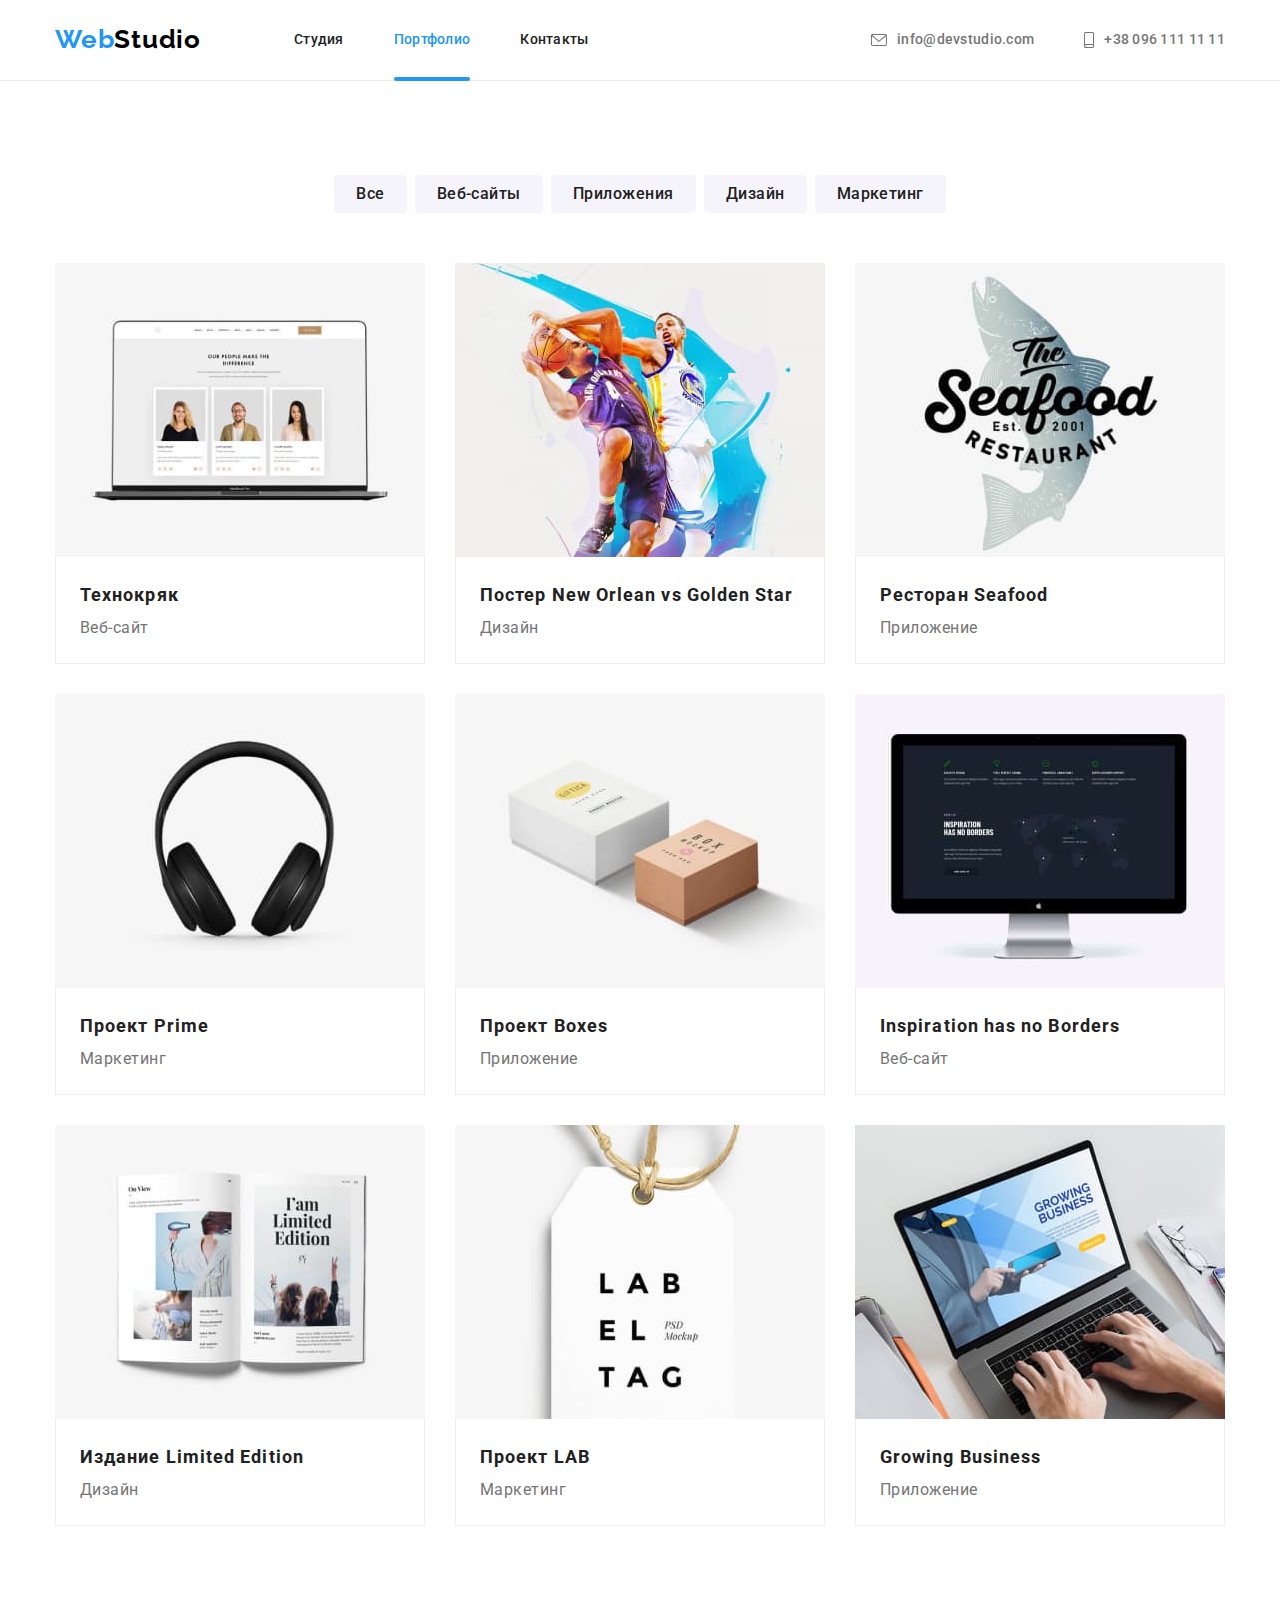
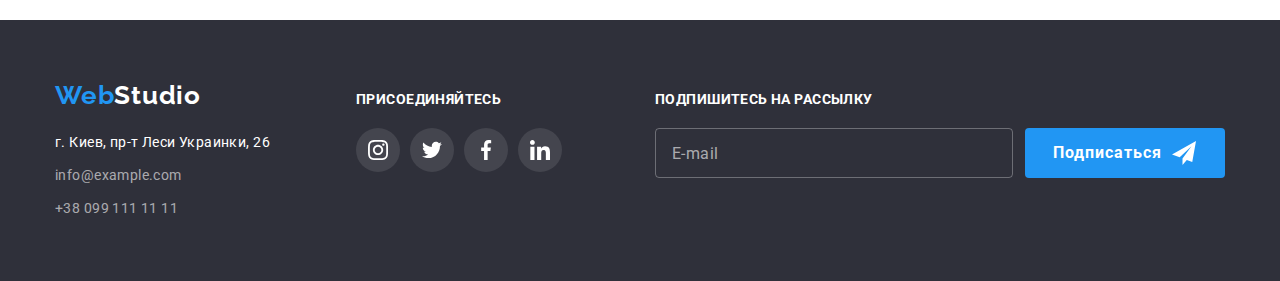
==== portfolio.html @ cc52bad6 "copied files from hw7" ====
<!DOCTYPE html>
<html lang="ru">
  <head>
    <meta charset="UTF-8" />
    <meta http-equiv="X-UA-Compatible" content="IE=edge" />
    <meta name="viewport" content="width=device-width, initial-scale=1.0" />
    <title>Портфолио</title>
    <link rel="preconnect" href="https://fonts.googleapis.com" />
    <link rel="preconnect" href="https://fonts.gstatic.com" crossorigin />
    <link
      href="https://fonts.googleapis.com/css2?family=Raleway:wght@700&family=Roboto:wght@400;500;700;900&display=swap"
      rel="stylesheet"
    />
    <link
      rel="stylesheet"
      href="https://cdnjs.cloudflare.com/ajax/libs/modern-normalize/1.0.0/modern-normalize.min.css"
    />
    <link rel="stylesheet" href="./css/main.min.css" />
  </head>
  <body>
    <header class="header">
      <div class="container header__container">
        <nav class="navigation">
          <a class="logo" href="./index.html"
            >Web<span class="logo_black">Studio</span></a
          >
          <ul class="nav-list header__nav-list">
            <li class="nav-list__item">
              <a class="nav-list__link" href="./index.html">Студия</a>
            </li>
            <li class="nav-list__item">
              <a
                class="nav-list__link nav-list__link_current"
                href="./portfolio.html"
                >Портфолио</a
              >
            </li>
            <li class="nav-list__item">
              <a class="nav-list__link" href="">Контакты</a>
            </li>
          </ul>
        </nav>
        <ul class="contact-list">
          <li class="contact-list__item">
            <a class="contact-list__link" href="mailto:info@devstudio.com">
              <svg class="contact-list__icon" width="16px" height="12px">
                <use href="./images/sprite.svg#envelope"></use></svg
              >info@devstudio.com</a
            >
          </li>
          <li class="contact-list__item">
            <a class="contact-list__link" href="tel:+380961111111"
              ><svg class="contact-list__icon" width="10px" height="16px">
                <use href="./images/sprite.svg#smartphone"></use></svg
              >+38 096 111 11 11</a
            >
          </li>
        </ul>
      </div>
    </header>
    <main>
      <section class="section">
        <div class="container">
          <h1 class="visually-hidden">Наши работы</h1>
          <ul class="filter-menu">
            <li class="filter-menu__item">
              <button class="filter-menu__button" type="button">Все</button>
            </li>
            <li class="filter-menu__item">
              <button class="filter-menu__button" type="button">
                Веб-сайты
              </button>
            </li>
            <li class="filter-menu__item">
              <button class="filter-menu__button" type="button">
                Приложения
              </button>
            </li>
            <li class="filter-menu__item">
              <button class="filter-menu__button" type="button">Дизайн</button>
            </li>
            <li class="filter-menu__item">
              <button class="filter-menu__button" type="button">
                Маркетинг
              </button>
            </li>
          </ul>
          <ul class="portfolio-list">
            <li class="portfolio-list__item">
              <a class="project" href=""
                ><div class="project__container">
                  <img
                    src="./images/portfolio1.jpg"
                    alt="лаптоп"
                    width="370"
                    height="294"
                  />
                  <p class="project__text">
                    Ресурс предлагает комплексные предложения с разным уровнем
                    функционала и сервисов. Все это позволит посетителю получить
                    исчерпывающие сведения о компании или частном лице.
                  </p>
                </div>
                <div class="project__meta">
                  <h2 class="project__title">Технокряк</h2>
                  <p class="project__type">Веб-сайт</p>
                </div></a
              >
            </li>
            <li class="portfolio-list__item">
              <a class="project" href="">
                <div class="project__container">
                  <img
                    src="./images/portfolio2.jpg"
                    alt="баскетболисты"
                    width="370"
                    height="294"
                  />
                  <p class="project__text">
                    Ресурс предлагает комплексные предложения с разным уровнем
                    функционала и сервисов. Все это позволит посетителю получить
                    исчерпывающие сведения о компании или частном лице.
                  </p>
                </div>
                <div class="project__meta">
                  <h2 class="project__title">
                    Постер New Orlean vs Golden Star
                  </h2>
                  <p class="project__type">Дизайн</p>
                </div></a
              >
            </li>
            <li class="portfolio-list__item">
              <a class="project" href="">
                <div class="project__container">
                  <img
                    src="./images/portfolio3.jpg"
                    alt="логотип ресторана"
                    width="370"
                    height="294"
                  />
                  <p class="project__text">
                    Ресурс предлагает комплексные предложения с разным уровнем
                    функционала и сервисов. Все это позволит посетителю получить
                    исчерпывающие сведения о компании или частном лице.
                  </p>
                </div>
                <div class="project__meta">
                  <h2 class="project__title">Ресторан Seafood</h2>
                  <p class="project__type">Приложение</p>
                </div></a
              >
            </li>
            <li class="portfolio-list__item">
              <a class="project" href=""
                ><div class="project__container">
                  <img
                    src="./images/portfolio4.jpg"
                    alt="наушники"
                    width="370"
                    height="294"
                  />
                  <p class="project__text">
                    Ресурс предлагает комплексные предложения с разным уровнем
                    функционала и сервисов. Все это позволит посетителю получить
                    исчерпывающие сведения о компании или частном лице.
                  </p>
                </div>
                <div class="project__meta">
                  <h2 class="project__title">Проект Prime</h2>
                  <p class="project__type">Маркетинг</p>
                </div></a
              >
            </li>
            <li class="portfolio-list__item">
              <a class="project" href=""
                ><div class="project__container">
                  <img
                    src="./images/portfolio5.jpg"
                    alt="белая и бежевая коробки"
                    width="370"
                    height="294"
                  />
                  <p class="project__text">
                    Ресурс предлагает комплексные предложения с разным уровнем
                    функционала и сервисов. Все это позволит посетителю получить
                    исчерпывающие сведения о компании или частном лице.
                  </p>
                </div>
                <div class="project__meta">
                  <h2 class="project__title">Проект Boxes</h2>
                  <p class="project__type">Приложение</p>
                </div></a
              >
            </li>
            <li class="portfolio-list__item">
              <a class="project" href=""
                ><div class="project__container">
                  <img
                    src="./images/portfolio6.jpg"
                    alt="монитор"
                    width="370"
                    height="294"
                  />
                  <p class="project__text">
                    Ресурс предлагает комплексные предложения с разным уровнем
                    функционала и сервисов. Все это позволит посетителю получить
                    исчерпывающие сведения о компании или частном лице.
                  </p>
                </div>
                <div class="project__meta">
                  <h2 class="project__title">Inspiration has no Borders</h2>
                  <p class="project__type">Веб-сайт</p>
                </div></a
              >
            </li>
            <li class="portfolio-list__item">
              <a class="project" href=""
                ><div class="project__container">
                  <img
                    src="./images/portfolio7.jpg"
                    alt="журнал"
                    width="370"
                    height="294"
                  />
                  <p class="project__text">
                    Ресурс предлагает комплексные предложения с разным уровнем
                    функционала и сервисов. Все это позволит посетителю получить
                    исчерпывающие сведения о компании или частном лице.
                  </p>
                </div>
                <div class="project__meta">
                  <h2 class="project__title">Издание Limited Edition</h2>
                  <p class="project__type">Дизайн</p>
                </div></a
              >
            </li>
            <li class="portfolio-list__item">
              <a class="project" href=""
                ><div class="project__container">
                  <img
                    src="./images/portfolio8.jpg"
                    alt="этикетка"
                    width="370"
                    height="294"
                  />
                  <p class="project__text">
                    Ресурс предлагает комплексные предложения с разным уровнем
                    функционала и сервисов. Все это позволит посетителю получить
                    исчерпывающие сведения о компании или частном лице.
                  </p>
                </div>
                <div class="project__meta">
                  <h2 class="project__title">Проект LAB</h2>
                  <p class="project__type">Маркетинг</p>
                </div></a
              >
            </li>
            <li class="portfolio-list__item">
              <a class="project" href=""
                ><div class="project__container">
                  <img
                    src="./images/portfolio9.jpg"
                    alt="руки на клавиатуре лаптопа"
                    width="370"
                    height="294"
                  />
                  <p class="project__text">
                    Ресурс предлагает комплексные предложения с разным уровнем
                    функционала и сервисов. Все это позволит посетителю получить
                    исчерпывающие сведения о компании или частном лице.
                  </p>
                </div>
                <div class="project__meta">
                  <h2 class="project__title">Growing Business</h2>
                  <p class="project__type">Приложение</p>
                </div></a
              >
            </li>
          </ul>
        </div>
      </section>
    </main>
    <footer class="footer">
      <div class="container container-flex">
        <div class="footer-contact-part">
          <a class="logo" href="./index.html"
            >Web<span class="logo_white">Studio</span>
          </a>
          <address class="contacts">
            <ul class="contacts__list">
              <li class="contacts__item">
                <a
                  class="contacts__link contacts__post-address"
                  href="https://goo.gl/maps/yZt3j3XsbeH96AAz7"
                  target="_blank"
                  rel="noopener noreferrer"
                  >г. Киев, пр-т Леси Украинки, 26</a
                >
              </li>
              <li class="contacts__item">
                <a class="contacts__link" href="mailto:info@example.com"
                  >info@example.com</a
                >
              </li>
              <li class="contacts__item">
                <a class="contacts__link" href="tel:+380991111111"
                  >+38 099 111 11 11</a
                >
              </li>
            </ul>
          </address>
        </div>
        <div class="footer-social-part">
          <p class="footer__title">присоединяйтесь</p>
          <ul class="socials">
            <li class="socials__item">
              <a class="socials__link socials__link_theme_dark" href="">
                <svg class="socials__icon_theme_dark" width="20" height="20">
                  <use href="./images/sprite.svg#instagram"></use>
                </svg>
              </a>
            </li>
            <li class="socials__item">
              <a class="socials__link socials__link_theme_dark" href="">
                <svg class="socials__icon_theme_dark" width="20" height="20">
                  <use href="./images/sprite.svg#twitter"></use>
                </svg>
              </a>
            </li>
            <li class="socials__item">
              <a class="socials__link socials__link_theme_dark" href="">
                <svg class="socials__icon_theme_dark" width="20" height="20">
                  <use href="./images/sprite.svg#facebook"></use>
                </svg>
              </a>
            </li>
            <li class="socials__item">
              <a class="socials__link socials__link_theme_dark" href="">
                <svg class="socials__icon_theme_dark" width="20" height="20">
                  <use href="./images/sprite.svg#linkedin"></use>
                </svg>
              </a>
            </li>
          </ul>
        </div>
        <div class="footer-subscribe-part">
          <p class="footer__title">Подпишитесь на рассылку</p>
          <form class="subcription-form">
            <input
              class="subscription-form__input"
              type="email"
              name="email-for-subscription"
              placeholder="E-mail"
              required
            /><button class="button subscription-form__button" type="submit">
              Подписаться
              <svg class="subscription-form__icon" width="24" height="24">
                <use href="./images/sprite.svg#plane"></use>
              </svg>
            </button>
          </form>
        </div>
      </div>
    </footer>
  </body>
</html>
---- css/main.min.css ----
:root{--primary-color: #757575;--secondary-color: #212121;--accent-color: #2196f3;--bg-color: #ffffff;--transition-data: 250ms cubic-bezier(0.4, 0, 0.2, 1)}.visually-hidden{position:absolute;width:1px;height:1px;margin:-1px;border:0;padding:0;white-space:nowrap;clip-path:inset(100%);clip:rect(0 0 0 0);overflow:hidden}body{font-family:"Roboto",sans-serif;color:var(--primary-color);background-color:var(--bg-color)}ul{padding:0;margin:0;list-style:none}h1,h2,h3,h4,h5,h6,p{margin:0}img{max-width:100%;height:auto;display:block}.container{width:1200px;padding-left:15px;padding-right:15px;margin:0 auto}.section{padding-top:94px;padding-bottom:94px}.section__no-padding-top{padding-top:0}.section__secondary-bg{background-color:#f5f4fa}.section__title{margin-bottom:50px;font-weight:700;font-size:36px;line-height:1.17;letter-spacing:.03em;text-align:center;color:var(--secondary-color)}.header{border-bottom:1px solid #ececec}.header__container,.navigation{display:flex;align-items:center}.nav-list{display:flex}.header__nav-list{margin-left:93px}.nav-list__item+.nav-list__item{margin-left:50px}.nav-list__link{padding:32px 0;display:block;text-decoration:none;font-weight:500;font-size:14px;line-height:1.14;letter-spacing:.02em;color:var(--secondary-color);transition:color var(--transition-data)}.nav-list__link:hover,.nav-list__link:focus{color:var(--accent-color)}.nav-list__link_current{position:relative;color:var(--accent-color)}.nav-list__link_current::after{content:"";display:block;position:absolute;bottom:-1px;left:0;width:100%;height:4px;border-radius:2px;background-color:var(--accent-color)}.contact-list{display:flex;margin-left:auto}.contact-list__item:not(:last-child){margin-right:50px}.contact-list__link{display:flex;align-items:center;text-decoration:none;font-weight:500;font-size:14px;line-height:1.14;letter-spacing:.02em;color:var(--primary-color);transition:color var(--transition-data)}.contact-list__link:hover,.contact-list__link:focus{color:var(--accent-color)}.contact-list__icon{margin-right:10px;fill:var(--primary-color);transition:fill var(--transition-data)}.contact-list__link:hover .contact-list__icon,.contact-list__link:focus .contact-list__icon{fill:var(--accent-color)}.hero{padding-top:200px;padding-bottom:200px;background-color:#2f303a;text-align:center;max-width:1600px;height:600px;margin:0 auto;background-image:linear-gradient(rgba(47, 48, 58, 0.4), rgba(47, 48, 58, 0.4)),url(../images/hero-bg.jpg);background-repeat:no-repeat;background-size:cover;background-position:center}.hero__title{margin:0 auto 30px auto;width:696px;font-weight:900;font-size:44px;line-height:1.36;letter-spacing:.06em;text-transform:uppercase;color:var(--bg-color)}.hero__button{padding:10px 32px;transition:background-color var(--transition-data)}.hero__button:hover,.hero__button:focus{background-color:#188ce8}.peculiarities-list{display:flex;flex-wrap:wrap}.peculiarities-list__item{width:270px}.peculiarities-list__item:not(:nth-child(4n)){margin-right:30px}.peculiarities-list__icon-container{display:flex;align-items:center;justify-content:center;width:270px;height:120px;margin-bottom:30px;background:#f5f4fa;border-radius:4px}.peculiarities-list__title{margin-bottom:10px;font-weight:700;font-size:14px;line-height:1.14;letter-spacing:.03em;text-transform:uppercase;color:var(--secondary-color)}.peculiarities-list__text{font-size:14px;line-height:1.71;letter-spacing:.03em}.occupation-list{display:flex}.occupation-list__item:not(:last-child){margin-right:30px}.occupation-list__container{position:relative}.occupation-list__text{position:absolute;bottom:0;display:flex;align-items:center;justify-content:center;width:100%;height:70px;font-weight:700;font-size:14px;line-height:1.14;letter-spacing:.03em;text-transform:uppercase;color:var(--bg-color);background-color:rgba(47,48,58,.8)}.team-list{display:flex}.team-list__item{background-color:var(--bg-color);border-radius:0px 0px 4px 4px;box-shadow:0px 1px 3px rgba(0,0,0,.12),0px 1px 1px rgba(0,0,0,.14),0px 2px 1px rgba(0,0,0,.2)}.team-list__item:not(:nth-child(4n)){margin-right:30px}.team-list__container{padding-top:30px;padding-bottom:30px}.team-list__title,.team-list__text{font-size:16px;line-height:1.19;letter-spacing:.03em;text-align:center}.team-list__title{margin-bottom:10px;font-weight:500;color:var(--secondary-color)}.team-list__text{margin-bottom:16px}.clients-list{display:flex;justify-content:center}.clients-list__item{width:170px;height:92px}.clients-list__item:not(:nth-child(6n)){margin-right:30px}.clients-list__link{display:flex;align-items:center;justify-content:center;width:100%;height:100%;border:1px solid #afb1b8;border-radius:4px;transition:border var(--transition-data)}.clients-list__link:hover,.clients-list__link:focus{border:1px solid var(--accent-color)}.clients-list__logo{fill:#afb1b8;transition:fill var(--transition-data)}.clients-list__link:hover .clients-list__logo,.clients-list__link:focus .clients-list__logo{fill:var(--accent-color)}.footer{padding-top:60px;padding-bottom:60px;background-color:#2f303a}.container-flex{display:flex;align-items:baseline}.footer-contact-part{margin-right:70px;flex-grow:1}.contacts{margin-top:20px;font-style:inherit}.contacts__item:not(:last-child){margin-bottom:9px}.contacts__link{font-size:14px;line-height:1.71;letter-spacing:.03em;color:rgba(255,255,255,.6);text-decoration:none;transition:color var(--transition-data)}.contacts__link:hover,.contacts__link:focus{color:var(--accent-color)}.contacts__post-address{color:var(--bg-color)}.footer__title{font-weight:700;margin-bottom:20px;font-size:14px;line-height:1.14;letter-spacing:.03em;text-transform:uppercase;color:var(--bg-color)}.subcription-form{display:flex;align-items:center}.subscription-form__input{width:358px;height:50px;padding:15px 16px;margin-right:12px;color:var(--bg-color);background-color:rgba(0,0,0,0);border:1px solid rgba(255,255,255,.3);border-radius:4px}.subscription-form__input::placeholder{font-size:16px;line-height:1.25;letter-spacing:.03em;color:rgba(255,255,255,.6)}.subscription-form__button{padding:10px 28px;display:flex;align-items:center;transition:background-color var(--transition-data)}.subscription-form__button:hover,.subscription-form__button:focus{background-color:#188ce8}.subscription-form__icon{margin-left:10px}.filter-menu{margin-bottom:50px;display:flex;justify-content:center}.filter-menu__item:not(:last-child){margin-right:8px}.filter-menu__button{padding:6px 22px;border:none;font-weight:500;font-size:16px;line-height:1.62;letter-spacing:.03em;color:var(--secondary-color);background-color:#f5f4fa;cursor:pointer;border-radius:4px;transition:box-shadow var(--transition-data),background-color var(--transition-data),color var(--transition-data)}.filter-menu__button:hover,.filter-menu__button:focus{box-shadow:0px 3px 1px rgba(0,0,0,.1),0px 1px 2px rgba(0,0,0,.08),0px 2px 2px rgba(0,0,0,.12);background-color:var(--accent-color);color:var(--bg-color)}.portfolio-list{display:flex;flex-wrap:wrap}.portfolio-list__item{width:calc((100% - 60px)/3)}.portfolio-list__item:not(:nth-child(3n)){margin-right:30px}.portfolio-list__item:not(:nth-last-child(-n+3)){margin-bottom:30px}.backdrop{position:fixed;top:0;left:0;width:100%;height:100%;background:rgba(0,0,0,.2);transition:opacity var(--transition-data),visibility var(--transition-data)}.backdrop.is-hidden{visibility:hidden;opacity:0;pointer-events:none}.modal{position:absolute;top:50%;left:50%;transform:translate(-50%, -50%) scale(1);min-width:528px;min-height:581px;background:var(--bg-color);box-shadow:0px 1px 3px rgba(0,0,0,.12),0px 1px 1px rgba(0,0,0,.14),0px 2px 1px rgba(0,0,0,.2);border-radius:4px;transition:translate var(--transition-data) scale var(--transition-data)}.backdrop.is-hidden .modal{transform:translate(-30%, -30%) scale(0.7)}.modal__close-btn{position:absolute;right:8px;top:8px;width:30px;height:30px;padding:0;display:flex;align-items:center;justify-content:center;border-radius:50%;border:1px solid rgba(0,0,0,.1);background:rgba(0,0,0,0);cursor:pointer}.modal__icon{transition:fill var(--transition-data)}.modal__close-btn:hover .modal__icon,.modal__close-btn:focus .modal__icon{fill:var(--accent-color)}.contact-form{display:flex;flex-direction:column;width:528px;padding:40px}.contact-form__title{margin-bottom:12px;font-weight:700;font-size:20px;line-height:1.15;letter-spacing:.03em;text-align:center;color:var(--secondary-color)}.contact-form__field{margin-bottom:10px}.contact-form__label-text{display:block;margin-bottom:4px;font-size:12px;line-height:1.17;letter-spacing:.01em}.contact-form__input-container{position:relative;display:block}.contact-form__input{padding-left:42px;width:100%;height:40px;border:1px solid rgba(33,33,33,.2);border-radius:4px;transition:border-color var(--transition-data),cursor var(--transition-data)}.contact-form__input:hover,.contact-form__input:focus{outline:none;border:1px solid var(--accent-color);cursor:pointer}.contact-form__icon{cursor:pointer;position:absolute;top:50%;left:12px;transform:translateY(-50%);fill:var(--secondary-color);transition:fill var(--transition-data)}.contact-form__input:hover+.contact-form__icon,.contact-form__input:focus+.contact-form__icon{fill:var(--accent-color)}.contact-form__textarea-field{margin-bottom:20px}.contact-form__textarea{display:block;width:100%;height:120px;padding:12px 16px;resize:none;border:1px solid rgba(33,33,33,.2);border-radius:4px;transition:border-color var(--transition-data)}.contact-form__textarea:hover,.contact-form__textarea:focus{outline:none;border-color:var(--accent-color)}.contact-form__textarea::placeholder{font-size:12px;line-height:1.17;letter-spacing:.01em;color:rgba(117,117,117,.5)}.contact-form__agreement-field{display:flex;justify-content:center;align-items:center;flex-wrap:wrap;margin-bottom:30px;font-size:14px;line-height:1.71;letter-spacing:.03em}.contact-form__icon-checkbox{fill:rgba(0,0,0,0);border:2px solid var(--secondary-color);border-radius:4px;cursor:pointer;margin-right:7px;transition:border var(--transition-data),fill var(--transition-data)}.contact-form__checkbox:focus+.contact-form__icon-checkbox{border:1px solid var(--accent-color)}.contact-form__checkbox:checked+.contact-form__icon-checkbox{fill:var(--accent-color);border:none}.contact-form__agreement-link{color:var(--accent-color)}.contact-form__send-btn{align-self:center;padding:10px 56px;transition:background-color var(--transition-data),box-shadow var(--transition-data)}.contact-form__send-btn:hover,.contact-form__send-btn:focus{background-color:#188ce8;box-shadow:0px 4px 4px rgba(0,0,0,.15)}.button{min-width:200px;border:none;font-weight:700;font-size:16px;line-height:1.88;letter-spacing:.06em;color:var(--bg-color);background-color:var(--accent-color);cursor:pointer;border-radius:4px}.socials{display:flex;justify-content:center}.socials__item{width:44px;height:44px}.socials__item:not(:last-child){margin-right:10px}.socials__link{display:flex;align-items:center;justify-content:center;width:100%;height:100%;border-radius:50%;transition:background-color var(--transition-data)}.socials__link_theme_light{background-color:var(--bg-color)}.socials__link_theme_light:hover,.socials__link_theme_light:focus{background-color:var(--accent-color)}.socials__link_theme_dark{background-color:rgba(255,255,255,.1)}.socials__link_theme_dark:hover,.socials__link_theme_dark:focus{background-color:var(--accent-color)}.socials__icon_theme_light{fill:#afb1b8;transition:fill var(--transition-data)}.socials__link:hover .socials__icon_theme_light,.socials__link:focus .socials__icon_theme_light{fill:var(--bg-color)}.socials__icon_theme_dark{fill:var(--bg-color)}.footer-social-part{margin-right:93px}.logo{text-decoration:none;font-family:"Raleway",sans-serif;font-weight:700;font-size:26px;line-height:1.2;letter-spacing:.03em;color:var(--accent-color)}.logo_black{color:#000}.logo_white{color:var(--bg-color)}.project{display:block;color:inherit;text-decoration:none;transition:box-shadow var(--transition-data)}.project:hover,.project:focus{box-shadow:0px 1px 1px rgba(0,0,0,.12),0px 4px 4px rgba(0,0,0,.06),1px 4px 6px rgba(0,0,0,.16)}.project__container{position:relative;overflow:hidden}.project__container::before{display:block;position:absolute;content:"";width:100%;height:100%;background:rgba(33,150,243,.9);transform:translateY(100%);transition:transform var(--transition-data)}.project:hover .project__container::before,.project:focus .project__container::before{transform:translateY(0)}.project__text{position:absolute;bottom:-100%;padding:63px 24px;font-size:18px;line-height:1.56;letter-spacing:.03em;color:var(--bg-color);transition:bottom var(--transition-data)}.project:hover .project__text,.project:focus .project__text{bottom:0;opacity:1}.project__meta{padding:20px 24px;border:1px solid #eee;border-top:0}.project__title{font-weight:700;font-size:18px;line-height:2;letter-spacing:.06em;color:var(--secondary-color)}.project__type{font-size:16px;line-height:1.88;letter-spacing:.03em}/*# sourceMappingURL=main.min.css.map */
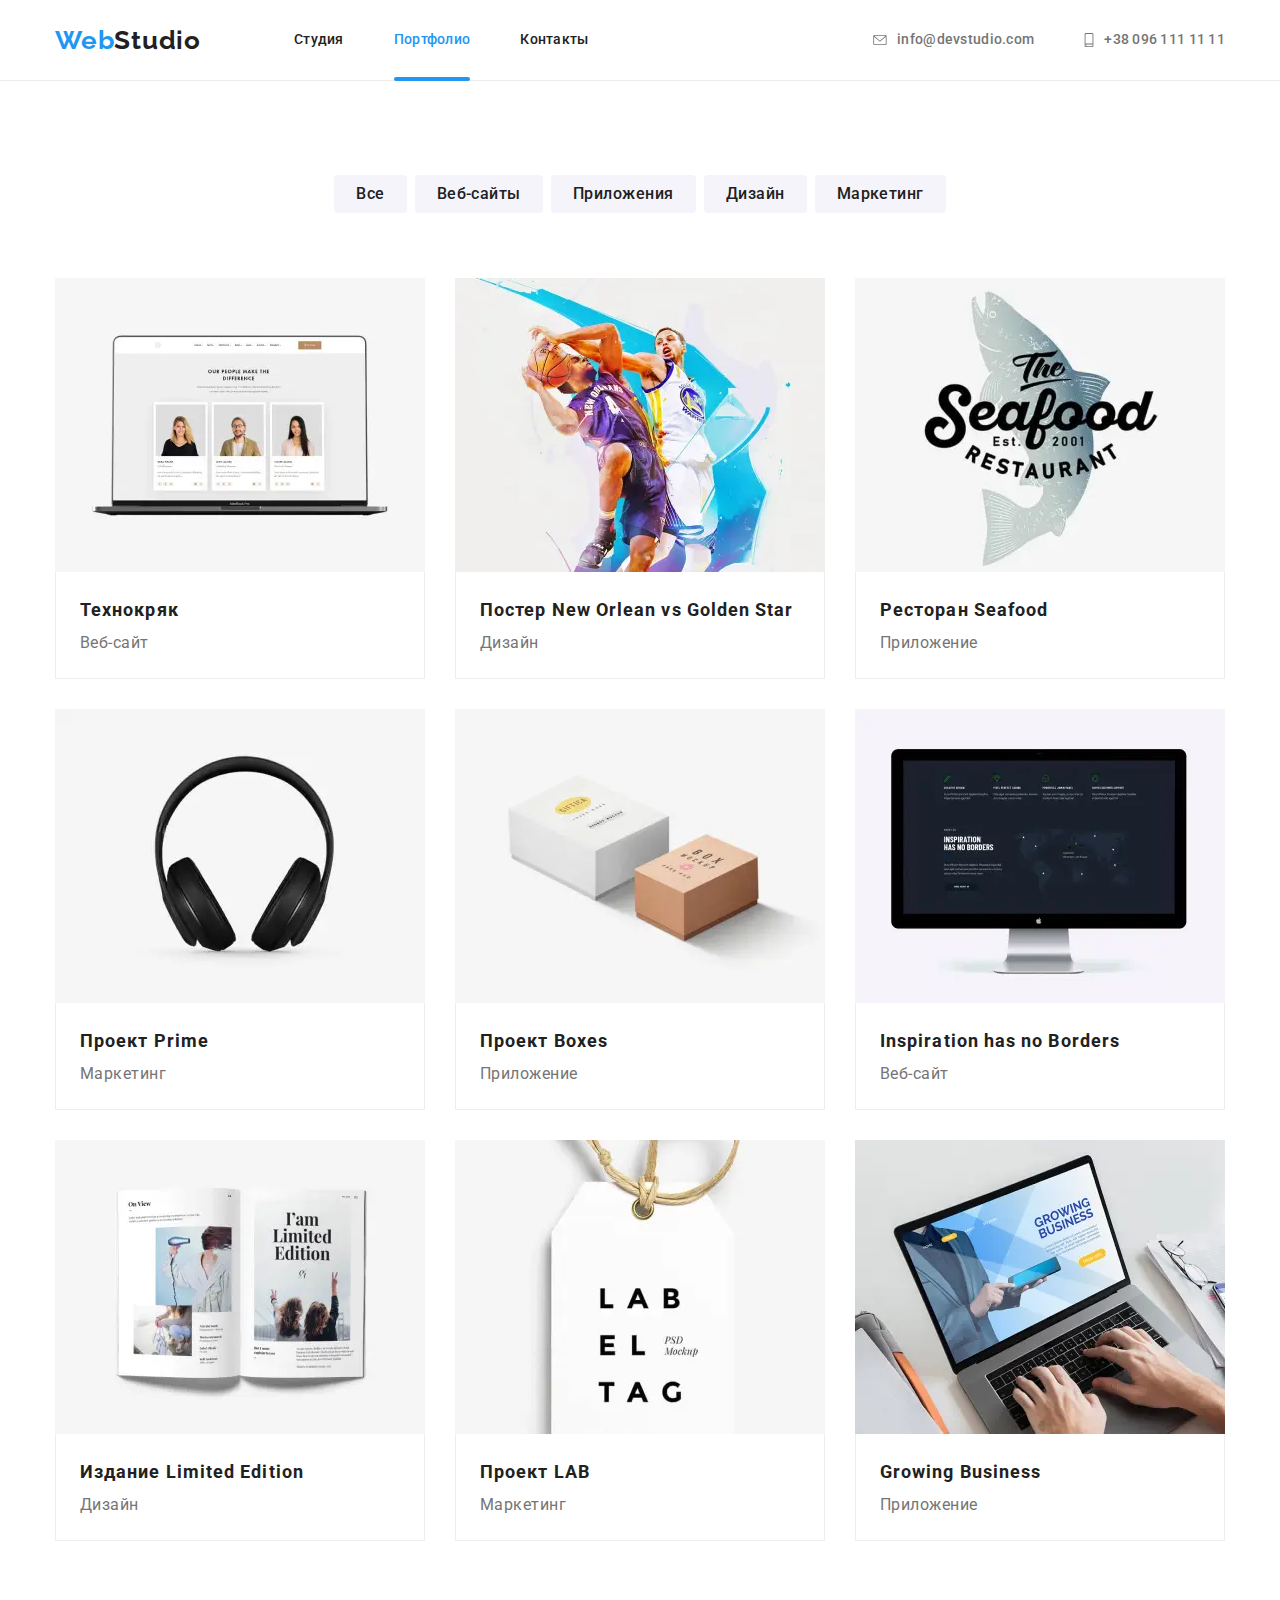
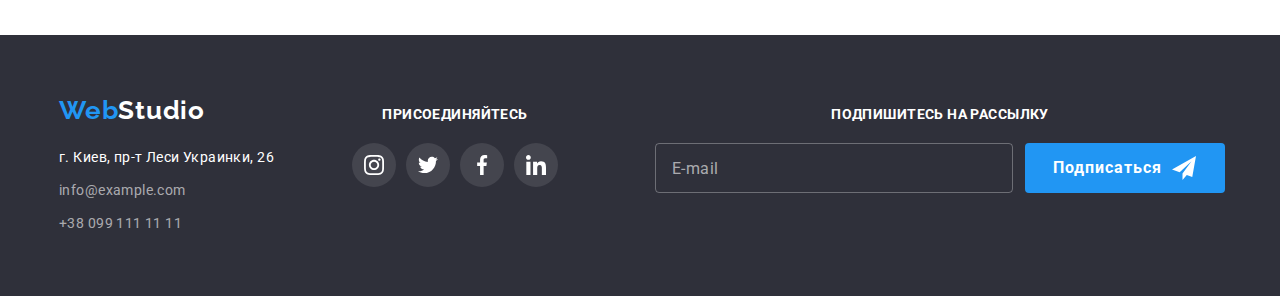
==== commit 8e9f94c1: "finished 8 homework" ====
--- a/portfolio.html
+++ b/portfolio.html
@@ -40,22 +40,99 @@
             </li>
           </ul>
         </nav>
+        <button class="mobile-menu-open-btn" type="button" data-menu-open>
+          <svg class="mobile-menu-open-btn__icon" width="40" height="40">
+            <use href="./images/sprite.svg#mobile-menu-open-btn-icon"></use>
+          </svg>
+        </button>
         <ul class="contact-list">
           <li class="contact-list__item">
             <a class="contact-list__link" href="mailto:info@devstudio.com">
-              <svg class="contact-list__icon" width="16px" height="12px">
+              <svg
+                class="contact-list__icon contact-list__icon-envelope-tablet"
+                width="16px"
+                height="12px"
+              >
                 <use href="./images/sprite.svg#envelope"></use></svg
               >info@devstudio.com</a
             >
           </li>
           <li class="contact-list__item">
             <a class="contact-list__link" href="tel:+380961111111"
-              ><svg class="contact-list__icon" width="10px" height="16px">
+              ><svg
+                class="contact-list__icon contact-list__icon-smartphone-tablet"
+                width="10px"
+                height="16px"
+              >
                 <use href="./images/sprite.svg#smartphone"></use></svg
               >+38 096 111 11 11</a
             >
           </li>
         </ul>
+      </div>
+      <div>
+        <div class="mobile-menu" data-menu>
+          <div class="container mobile-menu__container">
+            <button
+              class="mobile-menu__close-btn"
+              type="button"
+              data-menu-close
+            >
+              <svg class="mobile-menu__close-icon" width="40" height="40">
+                <use
+                  href="./images/sprite.svg#icon-mobile-menu-close-btn-icon"
+                ></use>
+              </svg>
+            </button>
+
+            <ul class="mobile-menu__nav-list">
+              <li class="mobile-menu__nav-item">
+                <a class="mobile-menu__nav-link" href="./index.html">Студия</a>
+              </li>
+              <li class="mobile-menu__nav-item">
+                <a
+                  class="mobile-menu__nav-link mobile-menu__nav-link_current"
+                  href="./portfolio.html"
+                  >Портфолио</a
+                >
+              </li>
+              <li class="mobile-menu__nav-item">
+                <a class="mobile-menu__nav-link" href="">Контакты</a>
+              </li>
+            </ul>
+
+            <ul class="mobile-menu__contact-list">
+              <li class="mobile-menu__contact-item">
+                <a class="mobile-menu__contact-phone" href="tel:+380961111111"
+                  >+38 096 111 11 11</a
+                >
+              </li>
+              <li class="mobile-menu__contact-item">
+                <a
+                  class="mobile-menu__contact-email"
+                  href="mailto:info@devstudio.com"
+                >
+                  info@devstudio.com</a
+                >
+              </li>
+            </ul>
+
+            <ul class="mobile-menu__socials">
+              <li class="mobile-menu__social-item">
+                <a class="mobile-menu__social-link" href="">Instagram</a>
+              </li>
+              <li class="mobile-menu__social-item">
+                <a class="mobile-menu__social-link" href="">Twitter</a>
+              </li>
+              <li class="mobile-menu__social-item">
+                <a class="mobile-menu__social-link" href="">Facebook</a>
+              </li>
+              <li class="mobile-menu__social-item">
+                <a class="mobile-menu__social-link" href="">LinkedIn</a>
+              </li>
+            </ul>
+          </div>
+        </div>
       </div>
     </header>
     <main>
@@ -89,12 +166,66 @@
             <li class="portfolio-list__item">
               <a class="project" href=""
                 ><div class="project__container">
-                  <img
-                    src="./images/portfolio1.jpg"
+                  <picture>
+                    <source
+                      srcset="
+                        ./images/portfolio/desktop/project1-desktop.webp    1x,
+                        ./images/portfolio/desktop/project1-desktop@2x.webp 2x
+                      "
+                      media="(min-width: 1200px)"
+                      type="image/webp"
+                    />
+                    <source
+                      srcset="
+                        ./images/portfolio/desktop/project1-desktop.jpg    1x,
+                        ./images/portfolio/desktop/project1-desktop@2x.jpg 2x
+                      "
+                      media="(min-width: 1200px)"
+                    />
+
+                    <source
+                      srcset="
+                        ./images/portfolio/tablet/project1-tablet.webp    1x,
+                        ./images/portfolio/tablet/project1-tablet@2x.webp 2x
+                      "
+                      media="(min-width: 768px)"
+                      type="image/webp"
+                    />
+                    <source
+                      srcset="
+                        ./images/portfolio/tablet/project1-tablet.jpg    1x,
+                        ./images/portfolio/tablet/project1-tablet@2x.jpg 2x
+                      "
+                      media="(min-width: 768px)"
+                    />
+
+                    <source
+                      srcset="
+                        ./images/portfolio/mobile/project1-mobile.webp    1x,
+                        ./images/portfolio/mobile/project1-mobile@2x.webp 2x
+                      "
+                      media="(max-width: 767px)"
+                      type="image/webp"
+                    />
+                    <source
+                      srcset="
+                        ./images/portfolio/mobile/project1-mobile.jpg    1x,
+                        ./images/portfolio/mobile/project1-mobile@2x.jpg 2x
+                      "
+                      media="(max-width: 767px)"
+                    />
+
+                    <img
+                      src="./images/portfolio/mobile/project1-mobile.jpg"
+                      alt="мужчина в очках широко улыбается"
+                    />
+                  </picture>
+                  <!-- <img
+                    src="./images/portfolio/mobile/project1-mobile.jpg"
                     alt="лаптоп"
-                    width="370"
+                    width="450"
                     height="294"
-                  />
+                  /> -->
                   <p class="project__text">
                     Ресурс предлагает комплексные предложения с разным уровнем
                     функционала и сервисов. Все это позволит посетителю получить
@@ -110,12 +241,66 @@
             <li class="portfolio-list__item">
               <a class="project" href="">
                 <div class="project__container">
-                  <img
+                  <picture>
+                    <source
+                      srcset="
+                        ./images/portfolio/desktop/project2-desktop.webp    1x,
+                        ./images/portfolio/desktop/project2-desktop@2x.webp 2x
+                      "
+                      media="(min-width: 1200px)"
+                      type="image/webp"
+                    />
+                    <source
+                      srcset="
+                        ./images/portfolio/desktop/project2-desktop.jpg    1x,
+                        ./images/portfolio/desktop/project2-desktop@2x.jpg 2x
+                      "
+                      media="(min-width: 1200px)"
+                    />
+
+                    <source
+                      srcset="
+                        ./images/portfolio/tablet/project2-tablet.webp    1x,
+                        ./images/portfolio/tablet/project2-tablet@2x.webp 2x
+                      "
+                      media="(min-width: 768px)"
+                      type="image/webp"
+                    />
+                    <source
+                      srcset="
+                        ./images/portfolio/tablet/project2-tablet.jpg    1x,
+                        ./images/portfolio/tablet/project2-tablet@2x.jpg 2x
+                      "
+                      media="(min-width: 768px)"
+                    />
+
+                    <source
+                      srcset="
+                        ./images/portfolio/mobile/project2-mobile.webp    1x,
+                        ./images/portfolio/mobile/project2-mobile@2x.webp 2x
+                      "
+                      media="(max-width: 767px)"
+                      type="image/webp"
+                    />
+                    <source
+                      srcset="
+                        ./images/portfolio/mobile/project2-mobile.jpg    1x,
+                        ./images/portfolio/mobile/project2-mobile@2x.jpg 2x
+                      "
+                      media="(max-width: 767px)"
+                    />
+
+                    <img
+                      src="./images/portfolio/mobile/project2-mobile.jpg"
+                      alt="мужчина в очках широко улыбается"
+                    />
+                  </picture>
+                  <!-- <img
                     src="./images/portfolio2.jpg"
                     alt="баскетболисты"
                     width="370"
                     height="294"
-                  />
+                  /> -->
                   <p class="project__text">
                     Ресурс предлагает комплексные предложения с разным уровнем
                     функционала и сервисов. Все это позволит посетителю получить
@@ -133,12 +318,66 @@
             <li class="portfolio-list__item">
               <a class="project" href="">
                 <div class="project__container">
-                  <img
+                  <picture>
+                    <source
+                      srcset="
+                        ./images/portfolio/desktop/project3-desktop.webp    1x,
+                        ./images/portfolio/desktop/project3-desktop@2x.webp 2x
+                      "
+                      media="(min-width: 1200px)"
+                      type="image/webp"
+                    />
+                    <source
+                      srcset="
+                        ./images/portfolio/desktop/project3-desktop.jpg    1x,
+                        ./images/portfolio/desktop/project3-desktop@2x.jpg 2x
+                      "
+                      media="(min-width: 1200px)"
+                    />
+
+                    <source
+                      srcset="
+                        ./images/portfolio/tablet/project3-tablet.webp    1x,
+                        ./images/portfolio/tablet/project3-tablet@2x.webp 2x
+                      "
+                      media="(min-width: 768px)"
+                      type="image/webp"
+                    />
+                    <source
+                      srcset="
+                        ./images/portfolio/tablet/project3-tablet.jpg    1x,
+                        ./images/portfolio/tablet/project3-tablet@2x.jpg 2x
+                      "
+                      media="(min-width: 768px)"
+                    />
+
+                    <source
+                      srcset="
+                        ./images/portfolio/mobile/project3-mobile.webp    1x,
+                        ./images/portfolio/mobile/project3-mobile@2x.webp 2x
+                      "
+                      media="(max-width: 767px)"
+                      type="image/webp"
+                    />
+                    <source
+                      srcset="
+                        ./images/portfolio/mobile/project3-mobile.jpg    1x,
+                        ./images/portfolio/mobile/project3-mobile@2x.jpg 2x
+                      "
+                      media="(max-width: 767px)"
+                    />
+
+                    <img
+                      src="./images/portfolio/mobile/project3-mobile.jpg"
+                      alt="мужчина в очках широко улыбается"
+                    />
+                  </picture>
+                  <!-- <img
                     src="./images/portfolio3.jpg"
                     alt="логотип ресторана"
                     width="370"
                     height="294"
-                  />
+                  /> -->
                   <p class="project__text">
                     Ресурс предлагает комплексные предложения с разным уровнем
                     функционала и сервисов. Все это позволит посетителю получить
@@ -154,12 +393,66 @@
             <li class="portfolio-list__item">
               <a class="project" href=""
                 ><div class="project__container">
-                  <img
+                  <picture>
+                    <source
+                      srcset="
+                        ./images/portfolio/desktop/project4-desktop.webp    1x,
+                        ./images/portfolio/desktop/project4-desktop@2x.webp 2x
+                      "
+                      media="(min-width: 1200px)"
+                      type="image/webp"
+                    />
+                    <source
+                      srcset="
+                        ./images/portfolio/desktop/project4-desktop.jpg    1x,
+                        ./images/portfolio/desktop/project4-desktop@2x.jpg 2x
+                      "
+                      media="(min-width: 1200px)"
+                    />
+
+                    <source
+                      srcset="
+                        ./images/portfolio/tablet/project4-tablet.webp    1x,
+                        ./images/portfolio/tablet/project4-tablet@2x.webp 2x
+                      "
+                      media="(min-width: 768px)"
+                      type="image/webp"
+                    />
+                    <source
+                      srcset="
+                        ./images/portfolio/tablet/project4-tablet.jpg    1x,
+                        ./images/portfolio/tablet/project4-tablet@2x.jpg 2x
+                      "
+                      media="(min-width: 768px)"
+                    />
+
+                    <source
+                      srcset="
+                        ./images/portfolio/mobile/project4-mobile.webp    1x,
+                        ./images/portfolio/mobile/project4-mobile@2x.webp 2x
+                      "
+                      media="(max-width: 767px)"
+                      type="image/webp"
+                    />
+                    <source
+                      srcset="
+                        ./images/portfolio/mobile/project4-mobile.jpg    1x,
+                        ./images/portfolio/mobile/project4-mobile@2x.jpg 2x
+                      "
+                      media="(max-width: 767px)"
+                    />
+
+                    <img
+                      src="./images/portfolio/mobile/project4-mobile.jpg"
+                      alt="мужчина в очках широко улыбается"
+                    />
+                  </picture>
+                  <!-- <img
                     src="./images/portfolio4.jpg"
                     alt="наушники"
                     width="370"
                     height="294"
-                  />
+                  /> -->
                   <p class="project__text">
                     Ресурс предлагает комплексные предложения с разным уровнем
                     функционала и сервисов. Все это позволит посетителю получить
@@ -175,12 +468,66 @@
             <li class="portfolio-list__item">
               <a class="project" href=""
                 ><div class="project__container">
-                  <img
+                  <picture>
+                    <source
+                      srcset="
+                        ./images/portfolio/desktop/project5-desktop.webp    1x,
+                        ./images/portfolio/desktop/project5-desktop@2x.webp 2x
+                      "
+                      media="(min-width: 1200px)"
+                      type="image/webp"
+                    />
+                    <source
+                      srcset="
+                        ./images/portfolio/desktop/project5-desktop.jpg    1x,
+                        ./images/portfolio/desktop/project5-desktop@2x.jpg 2x
+                      "
+                      media="(min-width: 1200px)"
+                    />
+
+                    <source
+                      srcset="
+                        ./images/portfolio/tablet/project5-tablet.webp    1x,
+                        ./images/portfolio/tablet/project5-tablet@2x.webp 2x
+                      "
+                      media="(min-width: 768px)"
+                      type="image/webp"
+                    />
+                    <source
+                      srcset="
+                        ./images/portfolio/tablet/project5-tablet.jpg    1x,
+                        ./images/portfolio/tablet/project5-tablet@2x.jpg 2x
+                      "
+                      media="(min-width: 768px)"
+                    />
+
+                    <source
+                      srcset="
+                        ./images/portfolio/mobile/project5-mobile.webp    1x,
+                        ./images/portfolio/mobile/project5-mobile@2x.webp 2x
+                      "
+                      media="(max-width: 767px)"
+                      type="image/webp"
+                    />
+                    <source
+                      srcset="
+                        ./images/portfolio/mobile/project5-mobile.jpg    1x,
+                        ./images/portfolio/mobile/project5-mobile@2x.jpg 2x
+                      "
+                      media="(max-width: 767px)"
+                    />
+
+                    <img
+                      src="./images/portfolio/mobile/project5-mobile.jpg"
+                      alt="мужчина в очках широко улыбается"
+                    />
+                  </picture>
+                  <!-- <img
                     src="./images/portfolio5.jpg"
                     alt="белая и бежевая коробки"
                     width="370"
                     height="294"
-                  />
+                  /> -->
                   <p class="project__text">
                     Ресурс предлагает комплексные предложения с разным уровнем
                     функционала и сервисов. Все это позволит посетителю получить
@@ -196,12 +543,66 @@
             <li class="portfolio-list__item">
               <a class="project" href=""
                 ><div class="project__container">
-                  <img
+                  <picture>
+                    <source
+                      srcset="
+                        ./images/portfolio/desktop/project6-desktop.webp    1x,
+                        ./images/portfolio/desktop/project6-desktop@2x.webp 2x
+                      "
+                      media="(min-width: 1200px)"
+                      type="image/webp"
+                    />
+                    <source
+                      srcset="
+                        ./images/portfolio/desktop/project6-desktop.jpg    1x,
+                        ./images/portfolio/desktop/project6-desktop@2x.jpg 2x
+                      "
+                      media="(min-width: 1200px)"
+                    />
+
+                    <source
+                      srcset="
+                        ./images/portfolio/tablet/project6-tablet.webp    1x,
+                        ./images/portfolio/tablet/project6-tablet@2x.webp 2x
+                      "
+                      media="(min-width: 768px)"
+                      type="image/webp"
+                    />
+                    <source
+                      srcset="
+                        ./images/portfolio/tablet/project6-tablet.jpg    1x,
+                        ./images/portfolio/tablet/project6-tablet@2x.jpg 2x
+                      "
+                      media="(min-width: 768px)"
+                    />
+
+                    <source
+                      srcset="
+                        ./images/portfolio/mobile/project6-mobile.webp    1x,
+                        ./images/portfolio/mobile/project6-mobile@2x.webp 2x
+                      "
+                      media="(max-width: 767px)"
+                      type="image/webp"
+                    />
+                    <source
+                      srcset="
+                        ./images/portfolio/mobile/project6-mobile.jpg    1x,
+                        ./images/portfolio/mobile/project6-mobile@2x.jpg 2x
+                      "
+                      media="(max-width: 767px)"
+                    />
+
+                    <img
+                      src="./images/portfolio/mobile/project6-mobile.jpg"
+                      alt="мужчина в очках широко улыбается"
+                    />
+                  </picture>
+                  <!-- <img
                     src="./images/portfolio6.jpg"
                     alt="монитор"
                     width="370"
                     height="294"
-                  />
+                  /> -->
                   <p class="project__text">
                     Ресурс предлагает комплексные предложения с разным уровнем
                     функционала и сервисов. Все это позволит посетителю получить
@@ -217,12 +618,66 @@
             <li class="portfolio-list__item">
               <a class="project" href=""
                 ><div class="project__container">
-                  <img
+                  <picture>
+                    <source
+                      srcset="
+                        ./images/portfolio/desktop/project7-desktop.webp    1x,
+                        ./images/portfolio/desktop/project7-desktop@2x.webp 2x
+                      "
+                      media="(min-width: 1200px)"
+                      type="image/webp"
+                    />
+                    <source
+                      srcset="
+                        ./images/portfolio/desktop/project7-desktop.jpg    1x,
+                        ./images/portfolio/desktop/project7-desktop@2x.jpg 2x
+                      "
+                      media="(min-width: 1200px)"
+                    />
+
+                    <source
+                      srcset="
+                        ./images/portfolio/tablet/project7-tablet.webp    1x,
+                        ./images/portfolio/tablet/project7-tablet@2x.webp 2x
+                      "
+                      media="(min-width: 768px)"
+                      type="image/webp"
+                    />
+                    <source
+                      srcset="
+                        ./images/portfolio/tablet/project7-tablet.jpg    1x,
+                        ./images/portfolio/tablet/project7-tablet@2x.jpg 2x
+                      "
+                      media="(min-width: 768px)"
+                    />
+
+                    <source
+                      srcset="
+                        ./images/portfolio/mobile/project7-mobile.webp    1x,
+                        ./images/portfolio/mobile/project7-mobile@2x.webp 2x
+                      "
+                      media="(max-width: 767px)"
+                      type="image/webp"
+                    />
+                    <source
+                      srcset="
+                        ./images/portfolio/mobile/project7-mobile.jpg    1x,
+                        ./images/portfolio/mobile/project7-mobile@2x.jpg 2x
+                      "
+                      media="(max-width: 767px)"
+                    />
+
+                    <img
+                      src="./images/portfolio/mobile/project7-mobile.jpg"
+                      alt="мужчина в очках широко улыбается"
+                    />
+                  </picture>
+                  <!-- <img
                     src="./images/portfolio7.jpg"
                     alt="журнал"
                     width="370"
                     height="294"
-                  />
+                  /> -->
                   <p class="project__text">
                     Ресурс предлагает комплексные предложения с разным уровнем
                     функционала и сервисов. Все это позволит посетителю получить
@@ -238,12 +693,66 @@
             <li class="portfolio-list__item">
               <a class="project" href=""
                 ><div class="project__container">
-                  <img
+                  <picture>
+                    <source
+                      srcset="
+                        ./images/portfolio/desktop/project8-desktop.webp    1x,
+                        ./images/portfolio/desktop/project8-desktop@2x.webp 2x
+                      "
+                      media="(min-width: 1200px)"
+                      type="image/webp"
+                    />
+                    <source
+                      srcset="
+                        ./images/portfolio/desktop/project8-desktop.jpg    1x,
+                        ./images/portfolio/desktop/project8-desktop@2x.jpg 2x
+                      "
+                      media="(min-width: 1200px)"
+                    />
+
+                    <source
+                      srcset="
+                        ./images/portfolio/tablet/project8-tablet.webp    1x,
+                        ./images/portfolio/tablet/project8-tablet@2x.webp 2x
+                      "
+                      media="(min-width: 768px)"
+                      type="image/webp"
+                    />
+                    <source
+                      srcset="
+                        ./images/portfolio/tablet/project8-tablet.jpg    1x,
+                        ./images/portfolio/tablet/project8-tablet@2x.jpg 2x
+                      "
+                      media="(min-width: 768px)"
+                    />
+
+                    <source
+                      srcset="
+                        ./images/portfolio/mobile/project8-mobile.webp    1x,
+                        ./images/portfolio/mobile/project8-mobile@2x.webp 2x
+                      "
+                      media="(max-width: 767px)"
+                      type="image/webp"
+                    />
+                    <source
+                      srcset="
+                        ./images/portfolio/mobile/project8-mobile.jpg    1x,
+                        ./images/portfolio/mobile/project8-mobile@2x.jpg 2x
+                      "
+                      media="(max-width: 767px)"
+                    />
+
+                    <img
+                      src="./images/portfolio/mobile/project8-mobile.jpg"
+                      alt="мужчина в очках широко улыбается"
+                    />
+                  </picture>
+                  <!-- <img
                     src="./images/portfolio8.jpg"
                     alt="этикетка"
                     width="370"
                     height="294"
-                  />
+                  /> -->
                   <p class="project__text">
                     Ресурс предлагает комплексные предложения с разным уровнем
                     функционала и сервисов. Все это позволит посетителю получить
@@ -259,12 +768,66 @@
             <li class="portfolio-list__item">
               <a class="project" href=""
                 ><div class="project__container">
-                  <img
+                  <picture>
+                    <source
+                      srcset="
+                        ./images/portfolio/desktop/project9-desktop.webp    1x,
+                        ./images/portfolio/desktop/project9-desktop@2x.webp 2x
+                      "
+                      media="(min-width: 1200px)"
+                      type="image/webp"
+                    />
+                    <source
+                      srcset="
+                        ./images/portfolio/desktop/project9-desktop.jpg    1x,
+                        ./images/portfolio/desktop/project9-desktop@2x.jpg 2x
+                      "
+                      media="(min-width: 1200px)"
+                    />
+
+                    <source
+                      srcset="
+                        ./images/portfolio/tablet/project9-tablet.webp    1x,
+                        ./images/portfolio/tablet/project9-tablet@2x.webp 2x
+                      "
+                      media="(min-width: 768px)"
+                      type="image/webp"
+                    />
+                    <source
+                      srcset="
+                        ./images/portfolio/tablet/project9-tablet.jpg    1x,
+                        ./images/portfolio/tablet/project9-tablet@2x.jpg 2x
+                      "
+                      media="(min-width: 768px)"
+                    />
+
+                    <source
+                      srcset="
+                        ./images/portfolio/mobile/project9-mobile.webp    1x,
+                        ./images/portfolio/mobile/project9-mobile@2x.webp 2x
+                      "
+                      media="(max-width: 767px)"
+                      type="image/webp"
+                    />
+                    <source
+                      srcset="
+                        ./images/portfolio/mobile/project9-mobile.jpg    1x,
+                        ./images/portfolio/mobile/project9-mobile@2x.jpg 2x
+                      "
+                      media="(max-width: 767px)"
+                    />
+
+                    <img
+                      src="./images/portfolio/mobile/project9-mobile.jpg"
+                      alt="мужчина в очках широко улыбается"
+                    />
+                  </picture>
+                  <!-- <img
                     src="./images/portfolio9.jpg"
                     alt="руки на клавиатуре лаптопа"
                     width="370"
                     height="294"
-                  />
+                  /> -->
                   <p class="project__text">
                     Ресурс предлагает комплексные предложения с разным уровнем
                     функционала и сервисов. Все это позволит посетителю получить
@@ -283,67 +846,70 @@
     </main>
     <footer class="footer">
       <div class="container container-flex">
-        <div class="footer-contact-part">
-          <a class="logo" href="./index.html"
-            >Web<span class="logo_white">Studio</span>
-          </a>
-          <address class="contacts">
-            <ul class="contacts__list">
-              <li class="contacts__item">
-                <a
-                  class="contacts__link contacts__post-address"
-                  href="https://goo.gl/maps/yZt3j3XsbeH96AAz7"
-                  target="_blank"
-                  rel="noopener noreferrer"
-                  >г. Киев, пр-т Леси Украинки, 26</a
-                >
-              </li>
-              <li class="contacts__item">
-                <a class="contacts__link" href="mailto:info@example.com"
-                  >info@example.com</a
-                >
-              </li>
-              <li class="contacts__item">
-                <a class="contacts__link" href="tel:+380991111111"
-                  >+38 099 111 11 11</a
-                >
+        <div class="wrapper-flex">
+          <div class="footer-contact-part">
+            <a class="logo" href="./index.html"
+              >Web<span class="logo_white">Studio</span>
+            </a>
+            <address class="contacts">
+              <ul class="contacts__list">
+                <li class="contacts__item">
+                  <a
+                    class="contacts__link contacts__post-address"
+                    href="https://goo.gl/maps/yZt3j3XsbeH96AAz7"
+                    target="_blank"
+                    rel="noopener noreferrer"
+                    >г. Киев, пр-т Леси Украинки, 26</a
+                  >
+                </li>
+                <li class="contacts__item">
+                  <a class="contacts__link" href="mailto:info@example.com"
+                    >info@example.com</a
+                  >
+                </li>
+                <li class="contacts__item">
+                  <a class="contacts__link" href="tel:+380991111111"
+                    >+38 099 111 11 11</a
+                  >
+                </li>
+              </ul>
+            </address>
+          </div>
+          <div class="footer-social-part">
+            <p class="footer__title">присоединяйтесь</p>
+            <ul class="socials">
+              <li class="socials__item">
+                <a class="socials__link socials__link_theme_dark" href="">
+                  <svg class="socials__icon_theme_dark" width="20" height="20">
+                    <use href="./images/sprite.svg#instagram"></use>
+                  </svg>
+                </a>
+              </li>
+              <li class="socials__item">
+                <a class="socials__link socials__link_theme_dark" href="">
+                  <svg class="socials__icon_theme_dark" width="20" height="20">
+                    <use href="./images/sprite.svg#twitter"></use>
+                  </svg>
+                </a>
+              </li>
+              <li class="socials__item">
+                <a class="socials__link socials__link_theme_dark" href="">
+                  <svg class="socials__icon_theme_dark" width="20" height="20">
+                    <use href="./images/sprite.svg#facebook"></use>
+                  </svg>
+                </a>
+              </li>
+              <li class="socials__item">
+                <a class="socials__link socials__link_theme_dark" href="">
+                  <svg class="socials__icon_theme_dark" width="20" height="20">
+                    <use href="./images/sprite.svg#linkedin"></use>
+                  </svg>
+                </a>
               </li>
             </ul>
-          </address>
+          </div>
         </div>
-        <div class="footer-social-part">
-          <p class="footer__title">присоединяйтесь</p>
-          <ul class="socials">
-            <li class="socials__item">
-              <a class="socials__link socials__link_theme_dark" href="">
-                <svg class="socials__icon_theme_dark" width="20" height="20">
-                  <use href="./images/sprite.svg#instagram"></use>
-                </svg>
-              </a>
-            </li>
-            <li class="socials__item">
-              <a class="socials__link socials__link_theme_dark" href="">
-                <svg class="socials__icon_theme_dark" width="20" height="20">
-                  <use href="./images/sprite.svg#twitter"></use>
-                </svg>
-              </a>
-            </li>
-            <li class="socials__item">
-              <a class="socials__link socials__link_theme_dark" href="">
-                <svg class="socials__icon_theme_dark" width="20" height="20">
-                  <use href="./images/sprite.svg#facebook"></use>
-                </svg>
-              </a>
-            </li>
-            <li class="socials__item">
-              <a class="socials__link socials__link_theme_dark" href="">
-                <svg class="socials__icon_theme_dark" width="20" height="20">
-                  <use href="./images/sprite.svg#linkedin"></use>
-                </svg>
-              </a>
-            </li>
-          </ul>
-        </div>
+
         <div class="footer-subscribe-part">
           <p class="footer__title">Подпишитесь на рассылку</p>
           <form class="subcription-form">
@@ -355,7 +921,7 @@
               required
             /><button class="button subscription-form__button" type="submit">
               Подписаться
-              <svg class="subscription-form__icon" width="24" height="24">
+              <svg class="subscription-form__icon-plane" width="24" height="24">
                 <use href="./images/sprite.svg#plane"></use>
               </svg>
             </button>
@@ -363,5 +929,6 @@
         </div>
       </div>
     </footer>
+    <script src="./js/menu.js"></script>
   </body>
 </html>
--- a/css/main.min.css
+++ b/css/main.min.css
@@ -1 +1 @@
-:root{--primary-color: #757575;--secondary-color: #212121;--accent-color: #2196f3;--bg-color: #ffffff;--transition-data: 250ms cubic-bezier(0.4, 0, 0.2, 1)}.visually-hidden{position:absolute;width:1px;height:1px;margin:-1px;border:0;padding:0;white-space:nowrap;clip-path:inset(100%);clip:rect(0 0 0 0);overflow:hidden}body{font-family:"Roboto",sans-serif;color:var(--primary-color);background-color:var(--bg-color)}ul{padding:0;margin:0;list-style:none}h1,h2,h3,h4,h5,h6,p{margin:0}img{max-width:100%;height:auto;display:block}.container{width:1200px;padding-left:15px;padding-right:15px;margin:0 auto}.section{padding-top:94px;padding-bottom:94px}.section__no-padding-top{padding-top:0}.section__secondary-bg{background-color:#f5f4fa}.section__title{margin-bottom:50px;font-weight:700;font-size:36px;line-height:1.17;letter-spacing:.03em;text-align:center;color:var(--secondary-color)}.header{border-bottom:1px solid #ececec}.header__container,.navigation{display:flex;align-items:center}.nav-list{display:flex}.header__nav-list{margin-left:93px}.nav-list__item+.nav-list__item{margin-left:50px}.nav-list__link{padding:32px 0;display:block;text-decoration:none;font-weight:500;font-size:14px;line-height:1.14;letter-spacing:.02em;color:var(--secondary-color);transition:color var(--transition-data)}.nav-list__link:hover,.nav-list__link:focus{color:var(--accent-color)}.nav-list__link_current{position:relative;color:var(--accent-color)}.nav-list__link_current::after{content:"";display:block;position:absolute;bottom:-1px;left:0;width:100%;height:4px;border-radius:2px;background-color:var(--accent-color)}.contact-list{display:flex;margin-left:auto}.contact-list__item:not(:last-child){margin-right:50px}.contact-list__link{display:flex;align-items:center;text-decoration:none;font-weight:500;font-size:14px;line-height:1.14;letter-spacing:.02em;color:var(--primary-color);transition:color var(--transition-data)}.contact-list__link:hover,.contact-list__link:focus{color:var(--accent-color)}.contact-list__icon{margin-right:10px;fill:var(--primary-color);transition:fill var(--transition-data)}.contact-list__link:hover .contact-list__icon,.contact-list__link:focus .contact-list__icon{fill:var(--accent-color)}.hero{padding-top:200px;padding-bottom:200px;background-color:#2f303a;text-align:center;max-width:1600px;height:600px;margin:0 auto;background-image:linear-gradient(rgba(47, 48, 58, 0.4), rgba(47, 48, 58, 0.4)),url(../images/hero-bg.jpg);background-repeat:no-repeat;background-size:cover;background-position:center}.hero__title{margin:0 auto 30px auto;width:696px;font-weight:900;font-size:44px;line-height:1.36;letter-spacing:.06em;text-transform:uppercase;color:var(--bg-color)}.hero__button{padding:10px 32px;transition:background-color var(--transition-data)}.hero__button:hover,.hero__button:focus{background-color:#188ce8}.peculiarities-list{display:flex;flex-wrap:wrap}.peculiarities-list__item{width:270px}.peculiarities-list__item:not(:nth-child(4n)){margin-right:30px}.peculiarities-list__icon-container{display:flex;align-items:center;justify-content:center;width:270px;height:120px;margin-bottom:30px;background:#f5f4fa;border-radius:4px}.peculiarities-list__title{margin-bottom:10px;font-weight:700;font-size:14px;line-height:1.14;letter-spacing:.03em;text-transform:uppercase;color:var(--secondary-color)}.peculiarities-list__text{font-size:14px;line-height:1.71;letter-spacing:.03em}.occupation-list{display:flex}.occupation-list__item:not(:last-child){margin-right:30px}.occupation-list__container{position:relative}.occupation-list__text{position:absolute;bottom:0;display:flex;align-items:center;justify-content:center;width:100%;height:70px;font-weight:700;font-size:14px;line-height:1.14;letter-spacing:.03em;text-transform:uppercase;color:var(--bg-color);background-color:rgba(47,48,58,.8)}.team-list{display:flex}.team-list__item{background-color:var(--bg-color);border-radius:0px 0px 4px 4px;box-shadow:0px 1px 3px rgba(0,0,0,.12),0px 1px 1px rgba(0,0,0,.14),0px 2px 1px rgba(0,0,0,.2)}.team-list__item:not(:nth-child(4n)){margin-right:30px}.team-list__container{padding-top:30px;padding-bottom:30px}.team-list__title,.team-list__text{font-size:16px;line-height:1.19;letter-spacing:.03em;text-align:center}.team-list__title{margin-bottom:10px;font-weight:500;color:var(--secondary-color)}.team-list__text{margin-bottom:16px}.clients-list{display:flex;justify-content:center}.clients-list__item{width:170px;height:92px}.clients-list__item:not(:nth-child(6n)){margin-right:30px}.clients-list__link{display:flex;align-items:center;justify-content:center;width:100%;height:100%;border:1px solid #afb1b8;border-radius:4px;transition:border var(--transition-data)}.clients-list__link:hover,.clients-list__link:focus{border:1px solid var(--accent-color)}.clients-list__logo{fill:#afb1b8;transition:fill var(--transition-data)}.clients-list__link:hover .clients-list__logo,.clients-list__link:focus .clients-list__logo{fill:var(--accent-color)}.footer{padding-top:60px;padding-bottom:60px;background-color:#2f303a}.container-flex{display:flex;align-items:baseline}.footer-contact-part{margin-right:70px;flex-grow:1}.contacts{margin-top:20px;font-style:inherit}.contacts__item:not(:last-child){margin-bottom:9px}.contacts__link{font-size:14px;line-height:1.71;letter-spacing:.03em;color:rgba(255,255,255,.6);text-decoration:none;transition:color var(--transition-data)}.contacts__link:hover,.contacts__link:focus{color:var(--accent-color)}.contacts__post-address{color:var(--bg-color)}.footer__title{font-weight:700;margin-bottom:20px;font-size:14px;line-height:1.14;letter-spacing:.03em;text-transform:uppercase;color:var(--bg-color)}.subcription-form{display:flex;align-items:center}.subscription-form__input{width:358px;height:50px;padding:15px 16px;margin-right:12px;color:var(--bg-color);background-color:rgba(0,0,0,0);border:1px solid rgba(255,255,255,.3);border-radius:4px}.subscription-form__input::placeholder{font-size:16px;line-height:1.25;letter-spacing:.03em;color:rgba(255,255,255,.6)}.subscription-form__button{padding:10px 28px;display:flex;align-items:center;transition:background-color var(--transition-data)}.subscription-form__button:hover,.subscription-form__button:focus{background-color:#188ce8}.subscription-form__icon{margin-left:10px}.filter-menu{margin-bottom:50px;display:flex;justify-content:center}.filter-menu__item:not(:last-child){margin-right:8px}.filter-menu__button{padding:6px 22px;border:none;font-weight:500;font-size:16px;line-height:1.62;letter-spacing:.03em;color:var(--secondary-color);background-color:#f5f4fa;cursor:pointer;border-radius:4px;transition:box-shadow var(--transition-data),background-color var(--transition-data),color var(--transition-data)}.filter-menu__button:hover,.filter-menu__button:focus{box-shadow:0px 3px 1px rgba(0,0,0,.1),0px 1px 2px rgba(0,0,0,.08),0px 2px 2px rgba(0,0,0,.12);background-color:var(--accent-color);color:var(--bg-color)}.portfolio-list{display:flex;flex-wrap:wrap}.portfolio-list__item{width:calc((100% - 60px)/3)}.portfolio-list__item:not(:nth-child(3n)){margin-right:30px}.portfolio-list__item:not(:nth-last-child(-n+3)){margin-bottom:30px}.backdrop{position:fixed;top:0;left:0;width:100%;height:100%;background:rgba(0,0,0,.2);transition:opacity var(--transition-data),visibility var(--transition-data)}.backdrop.is-hidden{visibility:hidden;opacity:0;pointer-events:none}.modal{position:absolute;top:50%;left:50%;transform:translate(-50%, -50%) scale(1);min-width:528px;min-height:581px;background:var(--bg-color);box-shadow:0px 1px 3px rgba(0,0,0,.12),0px 1px 1px rgba(0,0,0,.14),0px 2px 1px rgba(0,0,0,.2);border-radius:4px;transition:translate var(--transition-data) scale var(--transition-data)}.backdrop.is-hidden .modal{transform:translate(-30%, -30%) scale(0.7)}.modal__close-btn{position:absolute;right:8px;top:8px;width:30px;height:30px;padding:0;display:flex;align-items:center;justify-content:center;border-radius:50%;border:1px solid rgba(0,0,0,.1);background:rgba(0,0,0,0);cursor:pointer}.modal__icon{transition:fill var(--transition-data)}.modal__close-btn:hover .modal__icon,.modal__close-btn:focus .modal__icon{fill:var(--accent-color)}.contact-form{display:flex;flex-direction:column;width:528px;padding:40px}.contact-form__title{margin-bottom:12px;font-weight:700;font-size:20px;line-height:1.15;letter-spacing:.03em;text-align:center;color:var(--secondary-color)}.contact-form__field{margin-bottom:10px}.contact-form__label-text{display:block;margin-bottom:4px;font-size:12px;line-height:1.17;letter-spacing:.01em}.contact-form__input-container{position:relative;display:block}.contact-form__input{padding-left:42px;width:100%;height:40px;border:1px solid rgba(33,33,33,.2);border-radius:4px;transition:border-color var(--transition-data),cursor var(--transition-data)}.contact-form__input:hover,.contact-form__input:focus{outline:none;border:1px solid var(--accent-color);cursor:pointer}.contact-form__icon{cursor:pointer;position:absolute;top:50%;left:12px;transform:translateY(-50%);fill:var(--secondary-color);transition:fill var(--transition-data)}.contact-form__input:hover+.contact-form__icon,.contact-form__input:focus+.contact-form__icon{fill:var(--accent-color)}.contact-form__textarea-field{margin-bottom:20px}.contact-form__textarea{display:block;width:100%;height:120px;padding:12px 16px;resize:none;border:1px solid rgba(33,33,33,.2);border-radius:4px;transition:border-color var(--transition-data)}.contact-form__textarea:hover,.contact-form__textarea:focus{outline:none;border-color:var(--accent-color)}.contact-form__textarea::placeholder{font-size:12px;line-height:1.17;letter-spacing:.01em;color:rgba(117,117,117,.5)}.contact-form__agreement-field{display:flex;justify-content:center;align-items:center;flex-wrap:wrap;margin-bottom:30px;font-size:14px;line-height:1.71;letter-spacing:.03em}.contact-form__icon-checkbox{fill:rgba(0,0,0,0);border:2px solid var(--secondary-color);border-radius:4px;cursor:pointer;margin-right:7px;transition:border var(--transition-data),fill var(--transition-data)}.contact-form__checkbox:focus+.contact-form__icon-checkbox{border:1px solid var(--accent-color)}.contact-form__checkbox:checked+.contact-form__icon-checkbox{fill:var(--accent-color);border:none}.contact-form__agreement-link{color:var(--accent-color)}.contact-form__send-btn{align-self:center;padding:10px 56px;transition:background-color var(--transition-data),box-shadow var(--transition-data)}.contact-form__send-btn:hover,.contact-form__send-btn:focus{background-color:#188ce8;box-shadow:0px 4px 4px rgba(0,0,0,.15)}.button{min-width:200px;border:none;font-weight:700;font-size:16px;line-height:1.88;letter-spacing:.06em;color:var(--bg-color);background-color:var(--accent-color);cursor:pointer;border-radius:4px}.socials{display:flex;justify-content:center}.socials__item{width:44px;height:44px}.socials__item:not(:last-child){margin-right:10px}.socials__link{display:flex;align-items:center;justify-content:center;width:100%;height:100%;border-radius:50%;transition:background-color var(--transition-data)}.socials__link_theme_light{background-color:var(--bg-color)}.socials__link_theme_light:hover,.socials__link_theme_light:focus{background-color:var(--accent-color)}.socials__link_theme_dark{background-color:rgba(255,255,255,.1)}.socials__link_theme_dark:hover,.socials__link_theme_dark:focus{background-color:var(--accent-color)}.socials__icon_theme_light{fill:#afb1b8;transition:fill var(--transition-data)}.socials__link:hover .socials__icon_theme_light,.socials__link:focus .socials__icon_theme_light{fill:var(--bg-color)}.socials__icon_theme_dark{fill:var(--bg-color)}.footer-social-part{margin-right:93px}.logo{text-decoration:none;font-family:"Raleway",sans-serif;font-weight:700;font-size:26px;line-height:1.2;letter-spacing:.03em;color:var(--accent-color)}.logo_black{color:#000}.logo_white{color:var(--bg-color)}.project{display:block;color:inherit;text-decoration:none;transition:box-shadow var(--transition-data)}.project:hover,.project:focus{box-shadow:0px 1px 1px rgba(0,0,0,.12),0px 4px 4px rgba(0,0,0,.06),1px 4px 6px rgba(0,0,0,.16)}.project__container{position:relative;overflow:hidden}.project__container::before{display:block;position:absolute;content:"";width:100%;height:100%;background:rgba(33,150,243,.9);transform:translateY(100%);transition:transform var(--transition-data)}.project:hover .project__container::before,.project:focus .project__container::before{transform:translateY(0)}.project__text{position:absolute;bottom:-100%;padding:63px 24px;font-size:18px;line-height:1.56;letter-spacing:.03em;color:var(--bg-color);transition:bottom var(--transition-data)}.project:hover .project__text,.project:focus .project__text{bottom:0;opacity:1}.project__meta{padding:20px 24px;border:1px solid #eee;border-top:0}.project__title{font-weight:700;font-size:18px;line-height:2;letter-spacing:.06em;color:var(--secondary-color)}.project__type{font-size:16px;line-height:1.88;letter-spacing:.03em}/*# sourceMappingURL=main.min.css.map */+:root{--primary-color: #757575;--secondary-color: #212121;--accent-color: #2196f3;--bg-color: #ffffff;--transition-data: 250ms cubic-bezier(0.4, 0, 0.2, 1)}.visually-hidden{position:absolute;width:1px;height:1px;margin:-1px;border:0;padding:0;white-space:nowrap;clip-path:inset(100%);clip:rect(0 0 0 0);overflow:hidden}body{font-family:"Roboto",sans-serif;color:var(--primary-color);background-color:var(--bg-color)}ul{padding:0;margin:0;list-style:none}h1,h2,h3,h4,h5,h6,p{margin:0}img{max-width:100%;height:auto;display:block}.container{width:100%;padding-left:15px;padding-right:15px}@media screen and (min-width: 480px){.container{width:480px;margin:0 auto}}@media screen and (min-width: 768px){.container{width:768px}}@media screen and (min-width: 1200px){.container{width:1200px}}.section{padding-top:60px;padding-bottom:60px}.section_mobile-hide{display:none}.section_secondary-bg{background-color:#f5f4fa}.section__title{margin-bottom:50px;font-weight:700;font-size:28px;line-height:1.18;letter-spacing:.03em;text-align:center;color:var(--secondary-color)}@media screen and (min-width: 1200px){.section_mobile-hide{display:block}.section{padding-top:94px;padding-bottom:94px}.section_no-padding-top{padding-top:0}.section__title{font-size:36px;line-height:1.17}}.nav-list{display:none}.contact-list{display:none}.header{padding-top:10px;padding-bottom:10px;border-bottom:1px solid #ececec}.header__container{display:flex;align-items:center;justify-content:space-between}@media screen and (min-width: 768px){.header{padding-top:0px;padding-bottom:0px}.mobile-menu-open-btn{display:none}.mobile-menu{display:none}.navigation{display:flex;align-items:center}.nav-list{display:flex}.header__nav-list{margin-left:88px}.nav-list__item+.nav-list__item{margin-left:50px}.nav-list__link{padding:32px 0;display:block;text-decoration:none;font-weight:500;font-size:14px;line-height:1.14;letter-spacing:.02em;color:var(--secondary-color);transition:color var(--transition-data)}.nav-list__link:hover,.nav-list__link:focus{color:var(--accent-color)}.nav-list__link_current{position:relative;color:var(--accent-color)}.nav-list__link_current::after{content:"";display:block;position:absolute;bottom:-1px;left:0;width:100%;height:4px;border-radius:2px;background-color:var(--accent-color)}.contact-list{display:block}.contact-list__item:not(:last-child){margin-bottom:10px}.contact-list__link{display:flex;align-items:center;text-decoration:none;font-weight:500;font-size:12px;line-height:1.17;letter-spacing:.02em;color:var(--primary-color)}.contact-list__icon{margin-right:8px;fill:var(--primary-color)}.contact-list__icon-envelope-tablet{width:14px;height:10px}.contact-list__icon-smartphone-tablet{width:10px;height:14px}}@media screen and (min-width: 1200px){.header__nav-list{margin-left:93px}.contact-list{display:flex;margin-left:auto}.contact-list__item:not(:last-child){margin-right:50px;margin-bottom:0}.contact-list__link{font-size:14px;line-height:1.14;transition:color var(--transition-data)}.contact-list__link:hover,.contact-list__link:focus{color:var(--accent-color)}.contact-list__icon{margin-right:10px;transition:fill var(--transition-data)}.contact-list__link:hover .contact-list__icon,.contact-list__link:focus .contact-list__icon{fill:var(--accent-color)}}.hero{padding-top:118px;padding-bottom:118px;background-color:#2f303a;text-align:center;max-width:480px;height:400px;margin:0 auto;background-image:linear-gradient(rgba(47, 48, 58, 0.4), rgba(47, 48, 58, 0.4)),url(../images/hero-section/hero-bg-mobile.jpg);background-repeat:no-repeat;background-size:cover;background-position:center}@media(min-device-pixel-ratio: 2),(min-resolution: 192dpi),(min-resolution: 2dppx){.hero{background-image:linear-gradient(rgba(47, 48, 58, 0.4), rgba(47, 48, 58, 0.4)),url(../images/hero-section/hero-bg-mobile@2x.jpg)}}.hero__title{margin:0 auto 30px auto;width:360px;font-weight:900;font-size:26px;line-height:1.62;text-align:center;letter-spacing:.06em;text-transform:uppercase;color:var(--bg-color)}@media screen and (min-width: 768px){.hero{max-width:768px;background-image:linear-gradient(rgba(47, 48, 58, 0.4), rgba(47, 48, 58, 0.4)),url(../images/hero-section/hero-bg-tablet.jpg)}}@media screen and (min-width: 768px)and (min-device-pixel-ratio: 2),screen and (min-width: 768px)and (min-resolution: 192dpi),screen and (min-width: 768px)and (min-resolution: 2dppx){.hero{background-image:linear-gradient(rgba(47, 48, 58, 0.4), rgba(47, 48, 58, 0.4)),url(../images/hero-section/hero-bg-tablet@2x.jpg)}}@media screen and (min-width: 1200px){.hero{padding-top:200px;padding-bottom:200px;max-width:1600px;height:600px;background-image:linear-gradient(rgba(47, 48, 58, 0.4), rgba(47, 48, 58, 0.4)),url(../images/hero-section/hero-bg-desktop.jpg)}}@media screen and (min-width: 1200px)and (min-device-pixel-ratio: 2),screen and (min-width: 1200px)and (min-resolution: 192dpi),screen and (min-width: 1200px)and (min-resolution: 2dppx){.hero{background-image:linear-gradient(rgba(47, 48, 58, 0.4), rgba(47, 48, 58, 0.4)),url(../images/hero-section/hero-bg-desktop@2x.jpg)}}@media screen and (min-width: 1200px){.hero__title{width:696px;font-size:44px;line-height:1.36}}.peculiarities-list__item{width:450px}.peculiarities-list__item:not(:last-child){margin-bottom:30px}.peculiarities-list__icon-container{display:flex;align-items:center;justify-content:center;width:450px;height:120px;margin-bottom:30px;background:#f5f4fa;border-radius:4px}.peculiarities-list__title{margin-bottom:10px;font-weight:700;font-size:14px;line-height:1.14;letter-spacing:.03em;text-transform:uppercase;text-align:center;color:var(--secondary-color)}.peculiarities-list__text{font-size:14px;line-height:1.71;letter-spacing:.03em}@media screen and (min-width: 768px){.peculiarities-list{display:flex;flex-wrap:wrap}.peculiarities-list__item{width:354px}.peculiarities-list__item:nth-child(odd){margin-right:30px}.peculiarities-list__item:nth-last-child(-n+2){margin-bottom:0}.peculiarities-list__icon-container{width:354px}.peculiarities-list__title{text-align:left}}@media screen and (min-width: 1200px){.peculiarities-list__item{width:270px}.peculiarities-list__item:not(:nth-child(4n)){margin-right:30px;margin-bottom:0}.peculiarities-list__icon-container{width:270px}}.occupation-list{display:flex}.occupation-list__item:not(:last-child){margin-right:30px}.occupation-list__container{position:relative}.occupation-list__text{position:absolute;bottom:0;display:flex;align-items:center;justify-content:center;width:100%;height:70px;font-weight:700;font-size:14px;line-height:1.14;letter-spacing:.03em;text-transform:uppercase;color:var(--bg-color);background-color:rgba(47,48,58,.8)}.team-list__item{background-color:var(--bg-color);border-radius:0px 0px 4px 4px;box-shadow:0px 1px 3px rgba(0,0,0,.12),0px 1px 1px rgba(0,0,0,.14),0px 2px 1px rgba(0,0,0,.2)}.team-list__item:not(:nth-child(4n)){margin-bottom:30px}.team-list__container{padding-top:30px;padding-bottom:24px}.team-list__title,.team-list__text{font-size:16px;line-height:1.19;letter-spacing:.03em;text-align:center}.team-list__title{margin-bottom:10px;font-weight:500;color:var(--secondary-color)}.team-list__text{margin-bottom:16px}@media screen and (min-width: 768px){.team-list{display:flex;flex-wrap:wrap}.team-list__item:nth-child(odd){margin-right:30px}.team-list__item:nth-last-child(-n+2){margin-bottom:0}}@media screen and (min-width: 1200px){.team-list__item:not(:nth-child(4n)){margin-right:30px;margin-bottom:0}}.clients-list{display:flex;flex-wrap:wrap;justify-content:center}.clients-list__item{width:calc((100% - 30px)/2);height:92px}.clients-list__item:nth-child(odd){margin-right:30px}.clients-list__item:not(:nth-last-child(-n+2)){margin-bottom:30px}.clients-list__link{display:flex;align-items:center;justify-content:center;width:100%;height:100%;border:1px solid #afb1b8;border-radius:4px;transition:border var(--transition-data)}.clients-list__link:hover,.clients-list__link:focus{border:1px solid var(--accent-color)}.clients-list__logo{fill:#afb1b8;transition:fill var(--transition-data)}.clients-list__link:hover .clients-list__logo,.clients-list__link:focus .clients-list__logo{fill:var(--accent-color)}@media screen and (min-width: 768px){.clients-list__item{width:calc((100% - 60px)/3)}.clients-list__item:nth-child(odd){margin-right:0}.clients-list__item:not(:nth-last-child(-n+2)){margin-bottom:0}.clients-list__item:not(:nth-child(3n)){margin-right:30px}.clients-list__item:not(:nth-last-child(-n+3)){margin-bottom:30px}}@media screen and (min-width: 1200px){.clients-list__item{width:calc((100% - 150px)/6)}.clients-list__item:not(:nth-last-child(-n+3)){margin-bottom:0}.clients-list__item:not(:nth-child(6n)){margin-right:30px}}.footer{padding-top:60px;padding-bottom:60px;background-color:#2f303a}.footer-contact-part{text-align:center}.contacts{margin-top:20px;font-style:inherit}.contacts__item:not(:last-child){margin-bottom:8px}.footer-social-part{margin-top:60px;margin-right:auto;margin-bottom:60px;margin-left:auto}.contacts__link{font-size:14px;line-height:1.71;letter-spacing:.03em;color:rgba(255,255,255,.6);text-decoration:none;transition:color var(--transition-data)}.contacts__link:hover,.contacts__link:focus{color:var(--accent-color)}.contacts__post-address{color:var(--bg-color)}.footer__title{font-weight:700;margin-bottom:20px;font-size:14px;line-height:1.14;letter-spacing:.03em;text-transform:uppercase;color:var(--bg-color);text-align:center}.subscription-form__input{width:450px;height:50px;padding:15px 16px;margin-bottom:20px;color:var(--bg-color);background-color:rgba(0,0,0,0);border:1px solid rgba(255,255,255,.3);border-radius:4px}.subscription-form__input::placeholder{font-size:16px;line-height:1.25;letter-spacing:.03em;color:rgba(255,255,255,.6)}@media screen and (min-width: 768px){.wrapper-flex{display:flex;justify-content:space-around;align-items:baseline;margin-bottom:60px}.footer-social-part{margin:0}.subscription-form__input{display:block;margin-right:auto;margin-left:auto}}@media screen and (min-width: 1200px){.container-flex{display:flex;align-items:baseline}.wrapper-flex{margin-bottom:0;flex-grow:1}.footer-contact-part{text-align:left;margin-right:70px}.contacts__item:not(:last-child){margin-bottom:9px}.footer-social-part{margin-right:93px}.subcription-form{display:flex;align-items:center}.subscription-form__input{width:358px;margin-right:12px;margin-bottom:0}}.filter-menu{display:flex;flex-wrap:wrap;margin-bottom:40px}.filter-menu__item:not(:last-child){margin-right:8px;margin-bottom:15px}.filter-menu__button{padding:6px 22px;border:none;font-weight:500;font-size:16px;line-height:1.62;letter-spacing:.03em;color:var(--secondary-color);background-color:#f5f4fa;cursor:pointer;border-radius:4px;transition:box-shadow var(--transition-data),background-color var(--transition-data),color var(--transition-data)}.filter-menu__button:hover,.filter-menu__button:focus{box-shadow:0px 3px 1px rgba(0,0,0,.1),0px 1px 2px rgba(0,0,0,.08),0px 2px 2px rgba(0,0,0,.12);background-color:var(--accent-color);color:var(--bg-color)}.portfolio-list__item{width:450px;margin-bottom:30px}@media screen and (min-width: 768px){.filter-menu{margin-bottom:30px;justify-content:center}.portfolio-list{display:flex;flex-wrap:wrap}.portfolio-list__item{width:calc((100% - 30px)/2)}.portfolio-list__item:nth-last-child(-n+2){margin-bottom:0}.portfolio-list__item:nth-child(odd){margin-right:30px}}@media screen and (min-width: 1200px){.filter-menu{margin-bottom:50px}.portfolio-list__item{margin-bottom:0;width:calc((100% - 60px)/3)}.portfolio-list__item:nth-child(odd){margin-right:0}.portfolio-list__item:not(:nth-child(3n)){margin-right:30px}.portfolio-list__item:not(:nth-last-child(-n+3)){margin-bottom:30px}}.backdrop{position:fixed;top:0;left:0;width:100%;height:100%;background:rgba(0,0,0,.2);transition:opacity var(--transition-data),visibility var(--transition-data)}.backdrop.is-hidden{visibility:hidden;opacity:0;pointer-events:none}.modal{position:absolute;top:50%;left:50%;transform:translate(-50%, -50%) scale(1);min-width:450px;min-height:609px;background:var(--bg-color);box-shadow:0px 1px 3px rgba(0,0,0,.12),0px 1px 1px rgba(0,0,0,.14),0px 2px 1px rgba(0,0,0,.2);border-radius:4px;transition:translate var(--transition-data) scale var(--transition-data)}.backdrop.is-hidden .modal{transform:translate(-30%, -30%) scale(0.7)}.modal__close-btn{position:absolute;right:8px;top:8px;width:30px;height:30px;padding:0;display:flex;align-items:center;justify-content:center;border-radius:50%;border:1px solid rgba(0,0,0,.1);background:rgba(0,0,0,0);cursor:pointer}.modal__icon{transition:fill var(--transition-data)}.modal__close-btn:hover .modal__icon,.modal__close-btn:focus .modal__icon{fill:var(--accent-color)}@media screen and (min-width: 1200px){.modal{min-width:528px;min-height:581px}}.contact-form{display:flex;flex-direction:column;width:450px;padding:40px}.contact-form__title{margin-bottom:12px;font-weight:700;font-size:20px;line-height:1.15;letter-spacing:.03em;text-align:center;color:var(--secondary-color)}.contact-form__field{margin-bottom:10px}.contact-form__label-text{display:block;margin-bottom:4px;font-size:12px;line-height:1.17;letter-spacing:.01em}.contact-form__input-container{position:relative;display:block}.contact-form__input{padding-left:42px;width:100%;height:40px;border:1px solid rgba(33,33,33,.2);border-radius:4px;transition:border-color var(--transition-data),cursor var(--transition-data)}.contact-form__input:hover,.contact-form__input:focus{outline:none;border:1px solid var(--accent-color);cursor:pointer}.contact-form__icon{cursor:pointer;position:absolute;top:50%;left:12px;transform:translateY(-50%);fill:var(--secondary-color);transition:fill var(--transition-data)}.contact-form__input:hover+.contact-form__icon,.contact-form__input:focus+.contact-form__icon{fill:var(--accent-color)}.contact-form__textarea-field{margin-bottom:20px}.contact-form__textarea{display:block;width:100%;height:120px;padding:12px 16px;resize:none;border:1px solid rgba(33,33,33,.2);border-radius:4px;transition:border-color var(--transition-data)}.contact-form__textarea:hover,.contact-form__textarea:focus{outline:none;border-color:var(--accent-color)}.contact-form__textarea::placeholder{font-size:12px;line-height:1.17;letter-spacing:.01em;color:rgba(117,117,117,.5)}.contact-form__agreement-field{display:flex;justify-content:center;align-items:center;flex-wrap:wrap;margin-bottom:30px;font-size:12px;line-height:1.17;letter-spacing:.03em}.contact-form__icon-checkbox{fill:rgba(0,0,0,0);border:2px solid var(--secondary-color);border-radius:4px;cursor:pointer;margin-right:8px;transition:border var(--transition-data),fill var(--transition-data)}.contact-form__checkbox:focus+.contact-form__icon-checkbox{border:1px solid var(--accent-color)}.contact-form__checkbox:checked+.contact-form__icon-checkbox{fill:var(--accent-color);border:none}.contact-form__agreement-link{color:var(--accent-color)}.contact-form__send-btn{align-self:center;padding:10px 56px;transition:background-color var(--transition-data),box-shadow var(--transition-data)}.contact-form__send-btn:hover,.contact-form__send-btn:focus{background-color:#188ce8;box-shadow:0px 4px 4px rgba(0,0,0,.15)}@media screen and (min-width: 1200px){.contact-form{width:100%}.contact-form__agreement-field{font-size:14px;line-height:1.71}}.button{min-width:200px;border:none;font-weight:700;font-size:16px;line-height:1.88;letter-spacing:.06em;color:var(--bg-color);background-color:var(--accent-color);cursor:pointer;border-radius:4px}.hero__button{padding:10px 32px;transition:background-color var(--transition-data)}.hero__button:hover,.hero__button:focus{background-color:#188ce8}.subscription-form__button{margin:0 auto;padding:10px 28px;display:flex;align-items:center;transition:background-color var(--transition-data)}.subscription-form__button:hover,.subscription-form__button:focus{background-color:#188ce8}.subscription-form__icon-plane{margin-left:10px}.socials{display:flex;justify-content:center}.socials__item{width:44px;height:44px}.socials__item:not(:last-child){margin-right:10px}.socials__link{display:flex;align-items:center;justify-content:center;width:100%;height:100%;border-radius:50%;transition:background-color var(--transition-data)}.socials__link_theme_light{background-color:var(--bg-color)}.socials__link_theme_light:hover,.socials__link_theme_light:focus{background-color:var(--accent-color)}.socials__link_theme_dark{background-color:rgba(255,255,255,.1)}.socials__link_theme_dark:hover,.socials__link_theme_dark:focus{background-color:var(--accent-color)}.socials__icon_theme_light{fill:#afb1b8;transition:fill var(--transition-data)}.socials__link:hover .socials__icon_theme_light,.socials__link:focus .socials__icon_theme_light{fill:var(--bg-color)}.socials__icon_theme_dark{fill:var(--bg-color)}.logo{text-decoration:none;font-family:"Raleway",sans-serif;font-weight:700;font-size:24px;line-height:1.17;letter-spacing:.03em;color:var(--accent-color)}.logo_black{color:var(--secondary-color)}.logo_white{color:var(--bg-color)}@media screen and (min-width: 1200px){.logo{font-size:26px;line-height:1.19}}.project{display:block;color:inherit;text-decoration:none;transition:box-shadow var(--transition-data)}.project:hover,.project:focus{box-shadow:0px 1px 1px rgba(0,0,0,.12),0px 4px 4px rgba(0,0,0,.06),1px 4px 6px rgba(0,0,0,.16)}.project__container{position:relative;overflow:hidden}.project__container::before{display:block;position:absolute;content:"";width:100%;height:100%;background:rgba(33,150,243,.9);transform:translateY(100%);transition:transform var(--transition-data)}.project:hover .project__container::before,.project:focus .project__container::before{transform:translateY(0)}.project__text{position:absolute;bottom:-100%;padding:77px 24px;font-size:18px;line-height:1.56;letter-spacing:.03em;color:var(--bg-color);transition:bottom var(--transition-data)}.project:hover .project__text,.project:focus .project__text{bottom:0;opacity:1}.project__meta{padding:20px 24px;border:1px solid #eee;border-top:0}.project__title{font-weight:700;font-size:18px;line-height:2;letter-spacing:.06em;color:var(--secondary-color)}.project__type{font-size:16px;line-height:1.88;letter-spacing:.03em}@media screen and (min-width: 768px){.project__text{padding:49px 24px 77px 24px}}@media screen and (min-width: 1200px){.project__text{padding:63px 24px}}.mobile-menu{position:fixed;top:0;left:0;width:100%;height:100%;background-color:var(--bg-color);overflow-y:scroll;z-index:1;opacity:0;visibility:hidden;pointer-events:none}.mobile-menu.is-open{opacity:1;visibility:visible;pointer-events:auto}.mobile-menu__container{position:relative;padding:48px 40px}.mobile-menu-open-btn{border:none;background-color:rgba(0,0,0,0);padding:0;line-height:0}.mobile-menu-open-btn:hover .mobile-menu-open-btn__icon,.mobile-menu-open-btn:focus .mobile-menu-open-btn__icon{fill:var(--accent-color)}.mobile-menu__close-btn{position:absolute;top:10px;right:15px;border:none;background-color:rgba(0,0,0,0);padding:0;line-height:0}.mobile-menu__close-btn:hover .mobile-menu__close-icon,.mobile-menu__close-btn:focus .mobile-menu__close-icon{fill:var(--accent-color)}.mobile-menu__nav-list{margin-bottom:302px}.mobile-menu__nav-item:not(:last-child){margin-bottom:32px}.mobile-menu__nav-link{text-decoration:none;display:block;font-weight:500;font-size:40px;line-height:1.18;letter-spacing:.02em;color:var(--secondary-color)}.mobile-menu__nav-link_current{color:var(--accent-color)}.mobile-menu__contact-list{margin-bottom:64px}.mobile-menu__contact-item:not(:last-child){margin-bottom:32px}.mobile-menu__contact-phone{text-decoration:none;font-weight:500;font-size:34px;line-height:1.18;letter-spacing:.02em;color:var(--accent-color)}.mobile-menu__contact-email{text-decoration:none;font-weight:500;font-size:24px;line-height:1.17;letter-spacing:.02em;color:var(--primary-color)}.mobile-menu__socials{display:flex}.mobile-menu__social-item:not(:last-child){margin-right:20px}.mobile-menu__social-link{text-decoration:none;font-weight:500;font-size:18px;line-height:1.22;letter-spacing:.02em;color:var(--accent-color)}.mobile-menu__social-item:not(:last-child)::after{content:"";position:absolute;top:10px;right:-20px;display:block;width:22px;height:2px;background-color:rgba(33,33,33,.2);transform:rotate(90deg)}.mobile-menu__social-item{position:relative}/*# sourceMappingURL=main.min.css.map */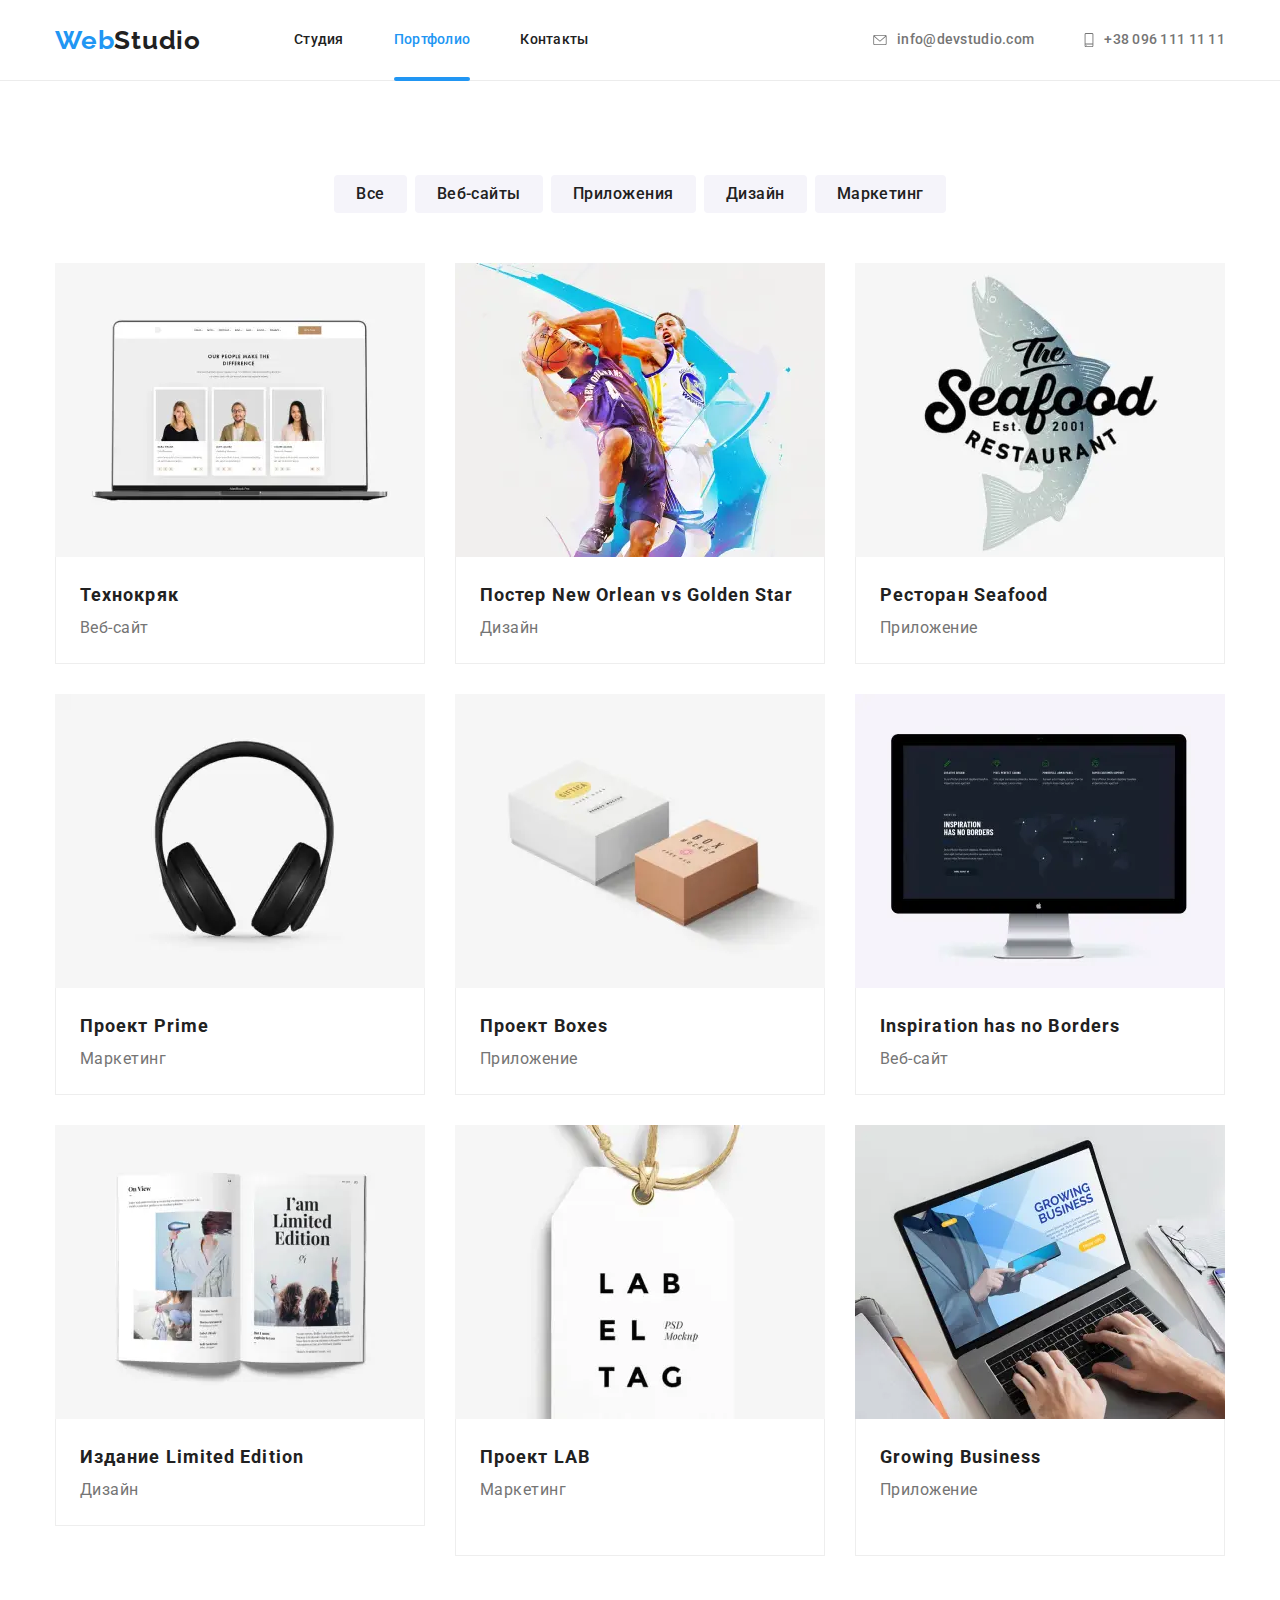
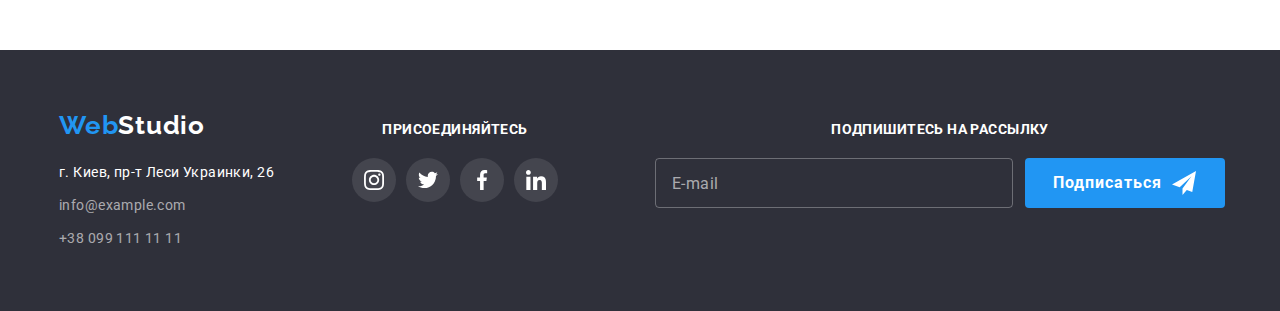
==== commit c090d27b: "сделаны правки после проверки" ====
--- a/portfolio.html
+++ b/portfolio.html
@@ -70,37 +70,33 @@
           </li>
         </ul>
       </div>
-      <div>
-        <div class="mobile-menu" data-menu>
-          <div class="container mobile-menu__container">
-            <button
-              class="mobile-menu__close-btn"
-              type="button"
-              data-menu-close
-            >
-              <svg class="mobile-menu__close-icon" width="40" height="40">
-                <use
-                  href="./images/sprite.svg#icon-mobile-menu-close-btn-icon"
-                ></use>
-              </svg>
-            </button>
-
-            <ul class="mobile-menu__nav-list">
-              <li class="mobile-menu__nav-item">
-                <a class="mobile-menu__nav-link" href="./index.html">Студия</a>
-              </li>
-              <li class="mobile-menu__nav-item">
-                <a
-                  class="mobile-menu__nav-link mobile-menu__nav-link_current"
-                  href="./portfolio.html"
-                  >Портфолио</a
-                >
-              </li>
-              <li class="mobile-menu__nav-item">
-                <a class="mobile-menu__nav-link" href="">Контакты</a>
-              </li>
-            </ul>
-
+
+      <div class="mobile-menu" data-menu>
+        <div class="container mobile-menu__container">
+          <button class="mobile-menu__close-btn" type="button" data-menu-close>
+            <svg class="mobile-menu__close-icon" width="40" height="40">
+              <use
+                href="./images/sprite.svg#icon-mobile-menu-close-btn-icon"
+              ></use>
+            </svg>
+          </button>
+
+          <ul class="mobile-menu__nav-list">
+            <li class="mobile-menu__nav-item">
+              <a class="mobile-menu__nav-link" href="./index.html">Студия</a>
+            </li>
+            <li class="mobile-menu__nav-item">
+              <a
+                class="mobile-menu__nav-link mobile-menu__nav-link_current"
+                href="./portfolio.html"
+                >Портфолио</a
+              >
+            </li>
+            <li class="mobile-menu__nav-item">
+              <a class="mobile-menu__nav-link" href="">Контакты</a>
+            </li>
+          </ul>
+          <div>
             <ul class="mobile-menu__contact-list">
               <li class="mobile-menu__contact-item">
                 <a class="mobile-menu__contact-phone" href="tel:+380961111111"
--- a/css/main.min.css
+++ b/css/main.min.css
@@ -1 +1 @@
-:root{--primary-color: #757575;--secondary-color: #212121;--accent-color: #2196f3;--bg-color: #ffffff;--transition-data: 250ms cubic-bezier(0.4, 0, 0.2, 1)}.visually-hidden{position:absolute;width:1px;height:1px;margin:-1px;border:0;padding:0;white-space:nowrap;clip-path:inset(100%);clip:rect(0 0 0 0);overflow:hidden}body{font-family:"Roboto",sans-serif;color:var(--primary-color);background-color:var(--bg-color)}ul{padding:0;margin:0;list-style:none}h1,h2,h3,h4,h5,h6,p{margin:0}img{max-width:100%;height:auto;display:block}.container{width:100%;padding-left:15px;padding-right:15px}@media screen and (min-width: 480px){.container{width:480px;margin:0 auto}}@media screen and (min-width: 768px){.container{width:768px}}@media screen and (min-width: 1200px){.container{width:1200px}}.section{padding-top:60px;padding-bottom:60px}.section_mobile-hide{display:none}.section_secondary-bg{background-color:#f5f4fa}.section__title{margin-bottom:50px;font-weight:700;font-size:28px;line-height:1.18;letter-spacing:.03em;text-align:center;color:var(--secondary-color)}@media screen and (min-width: 1200px){.section_mobile-hide{display:block}.section{padding-top:94px;padding-bottom:94px}.section_no-padding-top{padding-top:0}.section__title{font-size:36px;line-height:1.17}}.nav-list{display:none}.contact-list{display:none}.header{padding-top:10px;padding-bottom:10px;border-bottom:1px solid #ececec}.header__container{display:flex;align-items:center;justify-content:space-between}@media screen and (min-width: 768px){.header{padding-top:0px;padding-bottom:0px}.mobile-menu-open-btn{display:none}.mobile-menu{display:none}.navigation{display:flex;align-items:center}.nav-list{display:flex}.header__nav-list{margin-left:88px}.nav-list__item+.nav-list__item{margin-left:50px}.nav-list__link{padding:32px 0;display:block;text-decoration:none;font-weight:500;font-size:14px;line-height:1.14;letter-spacing:.02em;color:var(--secondary-color);transition:color var(--transition-data)}.nav-list__link:hover,.nav-list__link:focus{color:var(--accent-color)}.nav-list__link_current{position:relative;color:var(--accent-color)}.nav-list__link_current::after{content:"";display:block;position:absolute;bottom:-1px;left:0;width:100%;height:4px;border-radius:2px;background-color:var(--accent-color)}.contact-list{display:block}.contact-list__item:not(:last-child){margin-bottom:10px}.contact-list__link{display:flex;align-items:center;text-decoration:none;font-weight:500;font-size:12px;line-height:1.17;letter-spacing:.02em;color:var(--primary-color)}.contact-list__icon{margin-right:8px;fill:var(--primary-color)}.contact-list__icon-envelope-tablet{width:14px;height:10px}.contact-list__icon-smartphone-tablet{width:10px;height:14px}}@media screen and (min-width: 1200px){.header__nav-list{margin-left:93px}.contact-list{display:flex;margin-left:auto}.contact-list__item:not(:last-child){margin-right:50px;margin-bottom:0}.contact-list__link{font-size:14px;line-height:1.14;transition:color var(--transition-data)}.contact-list__link:hover,.contact-list__link:focus{color:var(--accent-color)}.contact-list__icon{margin-right:10px;transition:fill var(--transition-data)}.contact-list__link:hover .contact-list__icon,.contact-list__link:focus .contact-list__icon{fill:var(--accent-color)}}.hero{padding-top:118px;padding-bottom:118px;background-color:#2f303a;text-align:center;max-width:480px;height:400px;margin:0 auto;background-image:linear-gradient(rgba(47, 48, 58, 0.4), rgba(47, 48, 58, 0.4)),url(../images/hero-section/hero-bg-mobile.jpg);background-repeat:no-repeat;background-size:cover;background-position:center}@media(min-device-pixel-ratio: 2),(min-resolution: 192dpi),(min-resolution: 2dppx){.hero{background-image:linear-gradient(rgba(47, 48, 58, 0.4), rgba(47, 48, 58, 0.4)),url(../images/hero-section/hero-bg-mobile@2x.jpg)}}.hero__title{margin:0 auto 30px auto;width:360px;font-weight:900;font-size:26px;line-height:1.62;text-align:center;letter-spacing:.06em;text-transform:uppercase;color:var(--bg-color)}@media screen and (min-width: 768px){.hero{max-width:768px;background-image:linear-gradient(rgba(47, 48, 58, 0.4), rgba(47, 48, 58, 0.4)),url(../images/hero-section/hero-bg-tablet.jpg)}}@media screen and (min-width: 768px)and (min-device-pixel-ratio: 2),screen and (min-width: 768px)and (min-resolution: 192dpi),screen and (min-width: 768px)and (min-resolution: 2dppx){.hero{background-image:linear-gradient(rgba(47, 48, 58, 0.4), rgba(47, 48, 58, 0.4)),url(../images/hero-section/hero-bg-tablet@2x.jpg)}}@media screen and (min-width: 1200px){.hero{padding-top:200px;padding-bottom:200px;max-width:1600px;height:600px;background-image:linear-gradient(rgba(47, 48, 58, 0.4), rgba(47, 48, 58, 0.4)),url(../images/hero-section/hero-bg-desktop.jpg)}}@media screen and (min-width: 1200px)and (min-device-pixel-ratio: 2),screen and (min-width: 1200px)and (min-resolution: 192dpi),screen and (min-width: 1200px)and (min-resolution: 2dppx){.hero{background-image:linear-gradient(rgba(47, 48, 58, 0.4), rgba(47, 48, 58, 0.4)),url(../images/hero-section/hero-bg-desktop@2x.jpg)}}@media screen and (min-width: 1200px){.hero__title{width:696px;font-size:44px;line-height:1.36}}.peculiarities-list__item{width:450px}.peculiarities-list__item:not(:last-child){margin-bottom:30px}.peculiarities-list__icon-container{display:flex;align-items:center;justify-content:center;width:450px;height:120px;margin-bottom:30px;background:#f5f4fa;border-radius:4px}.peculiarities-list__title{margin-bottom:10px;font-weight:700;font-size:14px;line-height:1.14;letter-spacing:.03em;text-transform:uppercase;text-align:center;color:var(--secondary-color)}.peculiarities-list__text{font-size:14px;line-height:1.71;letter-spacing:.03em}@media screen and (min-width: 768px){.peculiarities-list{display:flex;flex-wrap:wrap}.peculiarities-list__item{width:354px}.peculiarities-list__item:nth-child(odd){margin-right:30px}.peculiarities-list__item:nth-last-child(-n+2){margin-bottom:0}.peculiarities-list__icon-container{width:354px}.peculiarities-list__title{text-align:left}}@media screen and (min-width: 1200px){.peculiarities-list__item{width:270px}.peculiarities-list__item:not(:nth-child(4n)){margin-right:30px;margin-bottom:0}.peculiarities-list__icon-container{width:270px}}.occupation-list{display:flex}.occupation-list__item:not(:last-child){margin-right:30px}.occupation-list__container{position:relative}.occupation-list__text{position:absolute;bottom:0;display:flex;align-items:center;justify-content:center;width:100%;height:70px;font-weight:700;font-size:14px;line-height:1.14;letter-spacing:.03em;text-transform:uppercase;color:var(--bg-color);background-color:rgba(47,48,58,.8)}.team-list__item{background-color:var(--bg-color);border-radius:0px 0px 4px 4px;box-shadow:0px 1px 3px rgba(0,0,0,.12),0px 1px 1px rgba(0,0,0,.14),0px 2px 1px rgba(0,0,0,.2)}.team-list__item:not(:nth-child(4n)){margin-bottom:30px}.team-list__container{padding-top:30px;padding-bottom:24px}.team-list__title,.team-list__text{font-size:16px;line-height:1.19;letter-spacing:.03em;text-align:center}.team-list__title{margin-bottom:10px;font-weight:500;color:var(--secondary-color)}.team-list__text{margin-bottom:16px}@media screen and (min-width: 768px){.team-list{display:flex;flex-wrap:wrap}.team-list__item:nth-child(odd){margin-right:30px}.team-list__item:nth-last-child(-n+2){margin-bottom:0}}@media screen and (min-width: 1200px){.team-list__item:not(:nth-child(4n)){margin-right:30px;margin-bottom:0}}.clients-list{display:flex;flex-wrap:wrap;justify-content:center}.clients-list__item{width:calc((100% - 30px)/2);height:92px}.clients-list__item:nth-child(odd){margin-right:30px}.clients-list__item:not(:nth-last-child(-n+2)){margin-bottom:30px}.clients-list__link{display:flex;align-items:center;justify-content:center;width:100%;height:100%;border:1px solid #afb1b8;border-radius:4px;transition:border var(--transition-data)}.clients-list__link:hover,.clients-list__link:focus{border:1px solid var(--accent-color)}.clients-list__logo{fill:#afb1b8;transition:fill var(--transition-data)}.clients-list__link:hover .clients-list__logo,.clients-list__link:focus .clients-list__logo{fill:var(--accent-color)}@media screen and (min-width: 768px){.clients-list__item{width:calc((100% - 60px)/3)}.clients-list__item:nth-child(odd){margin-right:0}.clients-list__item:not(:nth-last-child(-n+2)){margin-bottom:0}.clients-list__item:not(:nth-child(3n)){margin-right:30px}.clients-list__item:not(:nth-last-child(-n+3)){margin-bottom:30px}}@media screen and (min-width: 1200px){.clients-list__item{width:calc((100% - 150px)/6)}.clients-list__item:not(:nth-last-child(-n+3)){margin-bottom:0}.clients-list__item:not(:nth-child(6n)){margin-right:30px}}.footer{padding-top:60px;padding-bottom:60px;background-color:#2f303a}.footer-contact-part{text-align:center}.contacts{margin-top:20px;font-style:inherit}.contacts__item:not(:last-child){margin-bottom:8px}.footer-social-part{margin-top:60px;margin-right:auto;margin-bottom:60px;margin-left:auto}.contacts__link{font-size:14px;line-height:1.71;letter-spacing:.03em;color:rgba(255,255,255,.6);text-decoration:none;transition:color var(--transition-data)}.contacts__link:hover,.contacts__link:focus{color:var(--accent-color)}.contacts__post-address{color:var(--bg-color)}.footer__title{font-weight:700;margin-bottom:20px;font-size:14px;line-height:1.14;letter-spacing:.03em;text-transform:uppercase;color:var(--bg-color);text-align:center}.subscription-form__input{width:450px;height:50px;padding:15px 16px;margin-bottom:20px;color:var(--bg-color);background-color:rgba(0,0,0,0);border:1px solid rgba(255,255,255,.3);border-radius:4px}.subscription-form__input::placeholder{font-size:16px;line-height:1.25;letter-spacing:.03em;color:rgba(255,255,255,.6)}@media screen and (min-width: 768px){.wrapper-flex{display:flex;justify-content:space-around;align-items:baseline;margin-bottom:60px}.footer-social-part{margin:0}.subscription-form__input{display:block;margin-right:auto;margin-left:auto}}@media screen and (min-width: 1200px){.container-flex{display:flex;align-items:baseline}.wrapper-flex{margin-bottom:0;flex-grow:1}.footer-contact-part{text-align:left;margin-right:70px}.contacts__item:not(:last-child){margin-bottom:9px}.footer-social-part{margin-right:93px}.subcription-form{display:flex;align-items:center}.subscription-form__input{width:358px;margin-right:12px;margin-bottom:0}}.filter-menu{display:flex;flex-wrap:wrap;margin-bottom:40px}.filter-menu__item:not(:last-child){margin-right:8px;margin-bottom:15px}.filter-menu__button{padding:6px 22px;border:none;font-weight:500;font-size:16px;line-height:1.62;letter-spacing:.03em;color:var(--secondary-color);background-color:#f5f4fa;cursor:pointer;border-radius:4px;transition:box-shadow var(--transition-data),background-color var(--transition-data),color var(--transition-data)}.filter-menu__button:hover,.filter-menu__button:focus{box-shadow:0px 3px 1px rgba(0,0,0,.1),0px 1px 2px rgba(0,0,0,.08),0px 2px 2px rgba(0,0,0,.12);background-color:var(--accent-color);color:var(--bg-color)}.portfolio-list__item{width:450px;margin-bottom:30px}@media screen and (min-width: 768px){.filter-menu{margin-bottom:30px;justify-content:center}.portfolio-list{display:flex;flex-wrap:wrap}.portfolio-list__item{width:calc((100% - 30px)/2)}.portfolio-list__item:nth-last-child(-n+2){margin-bottom:0}.portfolio-list__item:nth-child(odd){margin-right:30px}}@media screen and (min-width: 1200px){.filter-menu{margin-bottom:50px}.portfolio-list__item{margin-bottom:0;width:calc((100% - 60px)/3)}.portfolio-list__item:nth-child(odd){margin-right:0}.portfolio-list__item:not(:nth-child(3n)){margin-right:30px}.portfolio-list__item:not(:nth-last-child(-n+3)){margin-bottom:30px}}.backdrop{position:fixed;top:0;left:0;width:100%;height:100%;background:rgba(0,0,0,.2);transition:opacity var(--transition-data),visibility var(--transition-data)}.backdrop.is-hidden{visibility:hidden;opacity:0;pointer-events:none}.modal{position:absolute;top:50%;left:50%;transform:translate(-50%, -50%) scale(1);min-width:450px;min-height:609px;background:var(--bg-color);box-shadow:0px 1px 3px rgba(0,0,0,.12),0px 1px 1px rgba(0,0,0,.14),0px 2px 1px rgba(0,0,0,.2);border-radius:4px;transition:translate var(--transition-data) scale var(--transition-data)}.backdrop.is-hidden .modal{transform:translate(-30%, -30%) scale(0.7)}.modal__close-btn{position:absolute;right:8px;top:8px;width:30px;height:30px;padding:0;display:flex;align-items:center;justify-content:center;border-radius:50%;border:1px solid rgba(0,0,0,.1);background:rgba(0,0,0,0);cursor:pointer}.modal__icon{transition:fill var(--transition-data)}.modal__close-btn:hover .modal__icon,.modal__close-btn:focus .modal__icon{fill:var(--accent-color)}@media screen and (min-width: 1200px){.modal{min-width:528px;min-height:581px}}.contact-form{display:flex;flex-direction:column;width:450px;padding:40px}.contact-form__title{margin-bottom:12px;font-weight:700;font-size:20px;line-height:1.15;letter-spacing:.03em;text-align:center;color:var(--secondary-color)}.contact-form__field{margin-bottom:10px}.contact-form__label-text{display:block;margin-bottom:4px;font-size:12px;line-height:1.17;letter-spacing:.01em}.contact-form__input-container{position:relative;display:block}.contact-form__input{padding-left:42px;width:100%;height:40px;border:1px solid rgba(33,33,33,.2);border-radius:4px;transition:border-color var(--transition-data),cursor var(--transition-data)}.contact-form__input:hover,.contact-form__input:focus{outline:none;border:1px solid var(--accent-color);cursor:pointer}.contact-form__icon{cursor:pointer;position:absolute;top:50%;left:12px;transform:translateY(-50%);fill:var(--secondary-color);transition:fill var(--transition-data)}.contact-form__input:hover+.contact-form__icon,.contact-form__input:focus+.contact-form__icon{fill:var(--accent-color)}.contact-form__textarea-field{margin-bottom:20px}.contact-form__textarea{display:block;width:100%;height:120px;padding:12px 16px;resize:none;border:1px solid rgba(33,33,33,.2);border-radius:4px;transition:border-color var(--transition-data)}.contact-form__textarea:hover,.contact-form__textarea:focus{outline:none;border-color:var(--accent-color)}.contact-form__textarea::placeholder{font-size:12px;line-height:1.17;letter-spacing:.01em;color:rgba(117,117,117,.5)}.contact-form__agreement-field{display:flex;justify-content:center;align-items:center;flex-wrap:wrap;margin-bottom:30px;font-size:12px;line-height:1.17;letter-spacing:.03em}.contact-form__icon-checkbox{fill:rgba(0,0,0,0);border:2px solid var(--secondary-color);border-radius:4px;cursor:pointer;margin-right:8px;transition:border var(--transition-data),fill var(--transition-data)}.contact-form__checkbox:focus+.contact-form__icon-checkbox{border:1px solid var(--accent-color)}.contact-form__checkbox:checked+.contact-form__icon-checkbox{fill:var(--accent-color);border:none}.contact-form__agreement-link{color:var(--accent-color)}.contact-form__send-btn{align-self:center;padding:10px 56px;transition:background-color var(--transition-data),box-shadow var(--transition-data)}.contact-form__send-btn:hover,.contact-form__send-btn:focus{background-color:#188ce8;box-shadow:0px 4px 4px rgba(0,0,0,.15)}@media screen and (min-width: 1200px){.contact-form{width:100%}.contact-form__agreement-field{font-size:14px;line-height:1.71}}.button{min-width:200px;border:none;font-weight:700;font-size:16px;line-height:1.88;letter-spacing:.06em;color:var(--bg-color);background-color:var(--accent-color);cursor:pointer;border-radius:4px}.hero__button{padding:10px 32px;transition:background-color var(--transition-data)}.hero__button:hover,.hero__button:focus{background-color:#188ce8}.subscription-form__button{margin:0 auto;padding:10px 28px;display:flex;align-items:center;transition:background-color var(--transition-data)}.subscription-form__button:hover,.subscription-form__button:focus{background-color:#188ce8}.subscription-form__icon-plane{margin-left:10px}.socials{display:flex;justify-content:center}.socials__item{width:44px;height:44px}.socials__item:not(:last-child){margin-right:10px}.socials__link{display:flex;align-items:center;justify-content:center;width:100%;height:100%;border-radius:50%;transition:background-color var(--transition-data)}.socials__link_theme_light{background-color:var(--bg-color)}.socials__link_theme_light:hover,.socials__link_theme_light:focus{background-color:var(--accent-color)}.socials__link_theme_dark{background-color:rgba(255,255,255,.1)}.socials__link_theme_dark:hover,.socials__link_theme_dark:focus{background-color:var(--accent-color)}.socials__icon_theme_light{fill:#afb1b8;transition:fill var(--transition-data)}.socials__link:hover .socials__icon_theme_light,.socials__link:focus .socials__icon_theme_light{fill:var(--bg-color)}.socials__icon_theme_dark{fill:var(--bg-color)}.logo{text-decoration:none;font-family:"Raleway",sans-serif;font-weight:700;font-size:24px;line-height:1.17;letter-spacing:.03em;color:var(--accent-color)}.logo_black{color:var(--secondary-color)}.logo_white{color:var(--bg-color)}@media screen and (min-width: 1200px){.logo{font-size:26px;line-height:1.19}}.project{display:block;color:inherit;text-decoration:none;transition:box-shadow var(--transition-data)}.project:hover,.project:focus{box-shadow:0px 1px 1px rgba(0,0,0,.12),0px 4px 4px rgba(0,0,0,.06),1px 4px 6px rgba(0,0,0,.16)}.project__container{position:relative;overflow:hidden}.project__container::before{display:block;position:absolute;content:"";width:100%;height:100%;background:rgba(33,150,243,.9);transform:translateY(100%);transition:transform var(--transition-data)}.project:hover .project__container::before,.project:focus .project__container::before{transform:translateY(0)}.project__text{position:absolute;bottom:-100%;padding:77px 24px;font-size:18px;line-height:1.56;letter-spacing:.03em;color:var(--bg-color);transition:bottom var(--transition-data)}.project:hover .project__text,.project:focus .project__text{bottom:0;opacity:1}.project__meta{padding:20px 24px;border:1px solid #eee;border-top:0}.project__title{font-weight:700;font-size:18px;line-height:2;letter-spacing:.06em;color:var(--secondary-color)}.project__type{font-size:16px;line-height:1.88;letter-spacing:.03em}@media screen and (min-width: 768px){.project__text{padding:49px 24px 77px 24px}}@media screen and (min-width: 1200px){.project__text{padding:63px 24px}}.mobile-menu{position:fixed;top:0;left:0;width:100%;height:100%;background-color:var(--bg-color);overflow-y:scroll;z-index:1;opacity:0;visibility:hidden;pointer-events:none}.mobile-menu.is-open{opacity:1;visibility:visible;pointer-events:auto}.mobile-menu__container{position:relative;padding:48px 40px}.mobile-menu-open-btn{border:none;background-color:rgba(0,0,0,0);padding:0;line-height:0}.mobile-menu-open-btn:hover .mobile-menu-open-btn__icon,.mobile-menu-open-btn:focus .mobile-menu-open-btn__icon{fill:var(--accent-color)}.mobile-menu__close-btn{position:absolute;top:10px;right:15px;border:none;background-color:rgba(0,0,0,0);padding:0;line-height:0}.mobile-menu__close-btn:hover .mobile-menu__close-icon,.mobile-menu__close-btn:focus .mobile-menu__close-icon{fill:var(--accent-color)}.mobile-menu__nav-list{margin-bottom:302px}.mobile-menu__nav-item:not(:last-child){margin-bottom:32px}.mobile-menu__nav-link{text-decoration:none;display:block;font-weight:500;font-size:40px;line-height:1.18;letter-spacing:.02em;color:var(--secondary-color)}.mobile-menu__nav-link_current{color:var(--accent-color)}.mobile-menu__contact-list{margin-bottom:64px}.mobile-menu__contact-item:not(:last-child){margin-bottom:32px}.mobile-menu__contact-phone{text-decoration:none;font-weight:500;font-size:34px;line-height:1.18;letter-spacing:.02em;color:var(--accent-color)}.mobile-menu__contact-email{text-decoration:none;font-weight:500;font-size:24px;line-height:1.17;letter-spacing:.02em;color:var(--primary-color)}.mobile-menu__socials{display:flex}.mobile-menu__social-item:not(:last-child){margin-right:20px}.mobile-menu__social-link{text-decoration:none;font-weight:500;font-size:18px;line-height:1.22;letter-spacing:.02em;color:var(--accent-color)}.mobile-menu__social-item:not(:last-child)::after{content:"";position:absolute;top:10px;right:-20px;display:block;width:22px;height:2px;background-color:rgba(33,33,33,.2);transform:rotate(90deg)}.mobile-menu__social-item{position:relative}/*# sourceMappingURL=main.min.css.map */+:root{--primary-color: #757575;--secondary-color: #212121;--accent-color: #2196f3;--bg-color: #ffffff;--transition-data: 250ms cubic-bezier(0.4, 0, 0.2, 1)}.visually-hidden{position:absolute;width:1px;height:1px;margin:-1px;border:0;padding:0;white-space:nowrap;clip-path:inset(100%);clip:rect(0 0 0 0);overflow:hidden}body{font-family:"Roboto",sans-serif;color:var(--primary-color);background-color:var(--bg-color)}ul{padding:0;margin:0;list-style:none}h1,h2,h3,h4,h5,h6,p{margin:0}img{max-width:100%;height:auto;display:block}.container{width:100%;padding-left:15px;padding-right:15px}@media screen and (min-width: 480px){.container{width:480px;margin:0 auto}}@media screen and (min-width: 768px){.container{width:768px}}@media screen and (min-width: 1200px){.container{width:1200px}}.section{padding-top:60px;padding-bottom:60px}.section_mobile-hide{display:none}.section_secondary-bg{background-color:#f5f4fa}.section__title{margin-bottom:30px;font-weight:700;font-size:28px;line-height:1.18;letter-spacing:.03em;text-align:center;color:var(--secondary-color)}@media screen and (min-width: 1200px){.section_mobile-hide{display:block}.section{padding-top:94px;padding-bottom:94px}.section_no-padding-top{padding-top:0}.section__title{margin-bottom:50px;font-size:36px;line-height:1.17}}.nav-list{display:none}.contact-list{display:none}.header{padding-top:10px;padding-bottom:10px;border-bottom:1px solid #ececec}.header__container{display:flex;align-items:center;justify-content:space-between}@media screen and (min-width: 768px){.header{padding-top:0px;padding-bottom:0px}.mobile-menu-open-btn{display:none}.mobile-menu{display:none}.navigation{display:flex;align-items:center}.nav-list{display:flex}.header__nav-list{margin-left:88px}.nav-list__item+.nav-list__item{margin-left:50px}.nav-list__link{padding:32px 0;display:block;text-decoration:none;font-weight:500;font-size:14px;line-height:1.14;letter-spacing:.02em;color:var(--secondary-color);transition:color var(--transition-data)}.nav-list__link:hover,.nav-list__link:focus{color:var(--accent-color)}.nav-list__link_current{position:relative;color:var(--accent-color)}.nav-list__link_current::after{content:"";display:block;position:absolute;bottom:-1px;left:0;width:100%;height:4px;border-radius:2px;background-color:var(--accent-color)}.contact-list{display:block}.contact-list__item:not(:last-child){margin-bottom:10px}.contact-list__link{display:flex;align-items:center;text-decoration:none;font-weight:500;font-size:12px;line-height:1.17;letter-spacing:.02em;color:var(--primary-color)}.contact-list__icon{margin-right:8px;fill:var(--primary-color)}.contact-list__icon-envelope-tablet{width:14px;height:10px}.contact-list__icon-smartphone-tablet{width:10px;height:14px}}@media screen and (min-width: 1200px){.header__nav-list{margin-left:93px}.contact-list{display:flex;margin-left:auto}.contact-list__item:not(:last-child){margin-right:50px;margin-bottom:0}.contact-list__link{font-size:14px;line-height:1.14;transition:color var(--transition-data)}.contact-list__link:hover,.contact-list__link:focus{color:var(--accent-color)}.contact-list__icon{margin-right:10px;transition:fill var(--transition-data)}.contact-list__link:hover .contact-list__icon,.contact-list__link:focus .contact-list__icon{fill:var(--accent-color)}}.hero{padding-top:118px;padding-bottom:118px;background-color:#2f303a;text-align:center;max-width:1600px;height:400px;margin:0 auto;background-image:linear-gradient(rgba(47, 48, 58, 0.4), rgba(47, 48, 58, 0.4)),url(../images/hero-section/hero-bg-mobile.jpg);background-repeat:no-repeat;background-size:cover;background-position:center}@media(min-device-pixel-ratio: 2),(min-resolution: 192dpi),(min-resolution: 2dppx){.hero{background-image:linear-gradient(rgba(47, 48, 58, 0.4), rgba(47, 48, 58, 0.4)),url(../images/hero-section/hero-bg-mobile@2x.jpg)}}.hero__title{margin:0 auto 30px auto;width:100%;font-weight:900;font-size:26px;line-height:1.62;text-align:center;letter-spacing:.06em;text-transform:uppercase;color:var(--bg-color)}@media screen and (min-width: 768px){.hero{background-image:linear-gradient(rgba(47, 48, 58, 0.4), rgba(47, 48, 58, 0.4)),url(../images/hero-section/hero-bg-tablet.jpg)}}@media screen and (min-width: 768px)and (min-device-pixel-ratio: 2),screen and (min-width: 768px)and (min-resolution: 192dpi),screen and (min-width: 768px)and (min-resolution: 2dppx){.hero{background-image:linear-gradient(rgba(47, 48, 58, 0.4), rgba(47, 48, 58, 0.4)),url(../images/hero-section/hero-bg-tablet@2x.jpg)}}@media screen and (min-width: 768px){.hero__title{width:360px}}@media screen and (min-width: 1200px){.hero{padding-top:200px;padding-bottom:200px;height:600px;background-image:linear-gradient(rgba(47, 48, 58, 0.4), rgba(47, 48, 58, 0.4)),url(../images/hero-section/hero-bg-desktop.jpg)}}@media screen and (min-width: 1200px)and (min-device-pixel-ratio: 2),screen and (min-width: 1200px)and (min-resolution: 192dpi),screen and (min-width: 1200px)and (min-resolution: 2dppx){.hero{background-image:linear-gradient(rgba(47, 48, 58, 0.4), rgba(47, 48, 58, 0.4)),url(../images/hero-section/hero-bg-desktop@2x.jpg)}}@media screen and (min-width: 1200px){.hero__title{width:696px;font-size:44px;line-height:1.36}}.peculiarities-list__item{width:100%}.peculiarities-list__item:not(:last-child){margin-bottom:30px}.peculiarities-list__icon-container{display:flex;align-items:center;justify-content:center;width:100%;height:120px;margin-bottom:30px;background:#f5f4fa;border-radius:4px}.peculiarities-list__title{margin-bottom:10px;font-weight:700;font-size:14px;line-height:1.14;letter-spacing:.03em;text-transform:uppercase;text-align:center;color:var(--secondary-color)}.peculiarities-list__text{font-size:14px;line-height:1.71;letter-spacing:.03em}@media screen and (min-width: 768px){.peculiarities-list{display:flex;flex-wrap:wrap}.peculiarities-list__item{width:354px}.peculiarities-list__item:nth-child(odd){margin-right:30px}.peculiarities-list__item:nth-last-child(-n+2){margin-bottom:0}.peculiarities-list__icon-container{width:354px}.peculiarities-list__title{text-align:left}}@media screen and (min-width: 1200px){.peculiarities-list__item{width:270px}.peculiarities-list__item:not(:nth-child(4n)){margin-right:30px;margin-bottom:0}.peculiarities-list__icon-container{width:270px}}.occupation-list{display:flex}.occupation-list__item:not(:last-child){margin-right:30px}.occupation-list__container{position:relative}.occupation-list__text{position:absolute;bottom:0;display:flex;align-items:center;justify-content:center;width:100%;height:70px;font-weight:700;font-size:14px;line-height:1.14;letter-spacing:.03em;text-transform:uppercase;color:var(--bg-color);background-color:rgba(47,48,58,.8)}.team-list__item{background-color:var(--bg-color);border-radius:0px 0px 4px 4px;box-shadow:0px 1px 3px rgba(0,0,0,.12),0px 1px 1px rgba(0,0,0,.14),0px 2px 1px rgba(0,0,0,.2)}.team-list__item:not(:nth-child(4n)){margin-bottom:30px}.team-list__container{padding-top:30px;padding-bottom:24px}.team-list__title,.team-list__text{font-size:16px;line-height:1.19;letter-spacing:.03em;text-align:center}.team-list__title{margin-bottom:10px;font-weight:500;color:var(--secondary-color)}.team-list__text{margin-bottom:16px}@media screen and (min-width: 768px){.team-list{display:flex;flex-wrap:wrap}.team-list__item:nth-child(odd){margin-right:30px}.team-list__item:nth-last-child(-n+2){margin-bottom:0}}@media screen and (min-width: 1200px){.team-list__item:not(:nth-child(4n)){margin-right:30px;margin-bottom:0}}.clients-list{display:flex;flex-wrap:wrap;justify-content:center}.clients-list__item{width:calc((100% - 30px)/2);height:92px}.clients-list__item:nth-child(odd){margin-right:30px}.clients-list__item:not(:nth-last-child(-n+2)){margin-bottom:30px}.clients-list__link{display:flex;align-items:center;justify-content:center;width:100%;height:100%;border:1px solid #afb1b8;border-radius:4px;transition:border var(--transition-data)}.clients-list__link:hover,.clients-list__link:focus{border:1px solid var(--accent-color)}.clients-list__logo{fill:#afb1b8;transition:fill var(--transition-data)}.clients-list__link:hover .clients-list__logo,.clients-list__link:focus .clients-list__logo{fill:var(--accent-color)}@media screen and (min-width: 768px){.clients-list__item{width:calc((100% - 60px)/3)}.clients-list__item:nth-child(odd){margin-right:0}.clients-list__item:not(:nth-last-child(-n+2)){margin-bottom:0}.clients-list__item:not(:nth-child(3n)){margin-right:30px}.clients-list__item:not(:nth-last-child(-n+3)){margin-bottom:30px}}@media screen and (min-width: 1200px){.clients-list__item{width:calc((100% - 150px)/6)}.clients-list__item:not(:nth-last-child(-n+3)){margin-bottom:0}.clients-list__item:not(:nth-child(6n)){margin-right:30px}}.footer{padding-top:60px;padding-bottom:60px;background-color:#2f303a}.footer-contact-part{text-align:center}.contacts{margin-top:20px;font-style:inherit}.contacts__item:not(:last-child){margin-bottom:8px}.footer-social-part{margin-top:60px;margin-right:auto;margin-left:auto}.wrapper-flex{margin-bottom:60px}.contacts__link{font-size:14px;line-height:1.71;letter-spacing:.03em;color:rgba(255,255,255,.6);text-decoration:none;transition:color var(--transition-data)}.contacts__link:hover,.contacts__link:focus{color:var(--accent-color)}.contacts__post-address{color:var(--bg-color)}.footer__title{font-weight:700;margin-bottom:20px;font-size:14px;line-height:1.14;letter-spacing:.03em;text-transform:uppercase;color:var(--bg-color);text-align:center}.subscription-form__input{width:100%;height:50px;padding:15px 16px;margin-bottom:20px;color:var(--bg-color);background-color:rgba(0,0,0,0);border:1px solid rgba(255,255,255,.3);border-radius:4px}.subscription-form__input::placeholder{font-size:16px;line-height:1.25;letter-spacing:.03em;color:rgba(255,255,255,.6)}@media screen and (min-width: 768px){.wrapper-flex{display:flex;justify-content:space-around;align-items:baseline}.footer-social-part{margin:0}.subscription-form__input{display:block;margin-right:auto;margin-left:auto;width:450px}}@media screen and (min-width: 1200px){.container-flex{display:flex;align-items:baseline}.wrapper-flex{margin-bottom:0;margin-right:93px;flex-grow:1}.footer-contact-part{text-align:left;margin-right:70px}.contacts__item:not(:last-child){margin-bottom:9px}.subcription-form{display:flex;align-items:center}.subscription-form__input{width:358px;margin-right:12px;margin-bottom:0}}.filter-menu{display:flex;flex-wrap:wrap;margin-bottom:40px;row-gap:15px}.filter-menu__item:not(:last-child){margin-right:8px}.filter-menu__button{padding:6px 22px;border:none;font-weight:500;font-size:16px;line-height:1.62;letter-spacing:.03em;color:var(--secondary-color);background-color:#f5f4fa;cursor:pointer;border-radius:4px;transition:box-shadow var(--transition-data),background-color var(--transition-data),color var(--transition-data)}.filter-menu__button:hover,.filter-menu__button:focus{box-shadow:0px 3px 1px rgba(0,0,0,.1),0px 1px 2px rgba(0,0,0,.08),0px 2px 2px rgba(0,0,0,.12);background-color:var(--accent-color);color:var(--bg-color)}.portfolio-list__item:not(:last-child){margin-bottom:30px}@media screen and (min-width: 768px){.filter-menu{margin-bottom:30px;justify-content:center}.portfolio-list{display:flex;flex-wrap:wrap}.portfolio-list__item{width:calc((100% - 30px)/2)}.portfolio-list__item:nth-last-child(-n+2){margin-bottom:0}.portfolio-list__item:nth-child(odd){margin-right:30px}}@media screen and (min-width: 1200px){.filter-menu{margin-bottom:50px}.portfolio-list__item{margin-bottom:0;width:calc((100% - 60px)/3)}.portfolio-list__item:nth-child(odd){margin-right:0}.portfolio-list__item:not(:nth-child(3n)){margin-right:30px}.portfolio-list__item:not(:nth-last-child(-n+3)){margin-bottom:30px}}.backdrop{position:fixed;top:0;left:0;width:100%;height:100%;background:rgba(0,0,0,.2);transition:opacity var(--transition-data),visibility var(--transition-data)}.backdrop.is-hidden{visibility:hidden;opacity:0;pointer-events:none}.modal{position:absolute;top:50%;left:50%;transform:translate(-50%, -50%) scale(1);width:100%;background:var(--bg-color);box-shadow:0px 1px 3px rgba(0,0,0,.12),0px 1px 1px rgba(0,0,0,.14),0px 2px 1px rgba(0,0,0,.2);border-radius:4px;transition:translate var(--transition-data) scale var(--transition-data)}.backdrop.is-hidden .modal{transform:translate(-30%, -30%) scale(0.7)}.modal__close-btn{position:absolute;right:8px;top:8px;width:30px;height:30px;padding:0;display:flex;align-items:center;justify-content:center;border-radius:50%;border:1px solid rgba(0,0,0,.1);background:rgba(0,0,0,0);cursor:pointer}.modal__icon{transition:fill var(--transition-data)}.modal__close-btn:hover .modal__icon,.modal__close-btn:focus .modal__icon{fill:var(--accent-color)}@media screen and (min-width: 450px){.modal{width:450px;height:609px}}@media screen and (min-width: 1200px){.modal{width:528px;height:581px}}.contact-form{display:flex;flex-direction:column;width:100%;padding:40px}.contact-form__title{margin-bottom:12px;font-weight:700;font-size:20px;line-height:1.15;letter-spacing:.03em;text-align:center;color:var(--secondary-color)}.contact-form__field{margin-bottom:10px}.contact-form__label-text{display:block;margin-bottom:4px;font-size:12px;line-height:1.17;letter-spacing:.01em}.contact-form__input-container{position:relative;display:block}.contact-form__input{padding-left:42px;width:100%;height:40px;border:1px solid rgba(33,33,33,.2);border-radius:4px;transition:border-color var(--transition-data),cursor var(--transition-data)}.contact-form__input:hover,.contact-form__input:focus{outline:none;border:1px solid var(--accent-color);cursor:pointer}.contact-form__icon{cursor:pointer;position:absolute;top:50%;left:12px;transform:translateY(-50%);fill:var(--secondary-color);transition:fill var(--transition-data)}.contact-form__input:hover+.contact-form__icon,.contact-form__input:focus+.contact-form__icon{fill:var(--accent-color)}.contact-form__textarea-field{margin-bottom:20px}.contact-form__textarea{display:block;width:100%;height:120px;padding:12px 16px;resize:none;border:1px solid rgba(33,33,33,.2);border-radius:4px;transition:border-color var(--transition-data)}.contact-form__textarea:hover,.contact-form__textarea:focus{outline:none;border-color:var(--accent-color)}.contact-form__textarea::placeholder{font-size:12px;line-height:1.17;letter-spacing:.01em;color:rgba(117,117,117,.5)}.contact-form__agreement-field{display:flex;justify-content:center;align-items:center;flex-wrap:wrap;margin-bottom:30px;font-size:12px;line-height:1.17;letter-spacing:.03em}.contact-form__icon-checkbox{fill:rgba(0,0,0,0);border:2px solid var(--secondary-color);border-radius:4px;cursor:pointer;margin-right:8px;transition:border var(--transition-data),fill var(--transition-data)}.contact-form__checkbox:focus+.contact-form__icon-checkbox{border:1px solid var(--accent-color)}.contact-form__checkbox:checked+.contact-form__icon-checkbox{fill:var(--accent-color);border:none}.contact-form__agreement-link{color:var(--accent-color)}.contact-form__send-btn{align-self:center;padding:10px 56px;transition:background-color var(--transition-data),box-shadow var(--transition-data)}.contact-form__send-btn:hover,.contact-form__send-btn:focus{background-color:#188ce8;box-shadow:0px 4px 4px rgba(0,0,0,.15)}@media screen and (min-width: 480px){.contact-form{width:450px}}@media screen and (min-width: 1200px){.contact-form{width:100%}.contact-form__agreement-field{font-size:14px;line-height:1.71}}.button{min-width:200px;border:none;font-weight:700;font-size:16px;line-height:1.88;letter-spacing:.06em;color:var(--bg-color);background-color:var(--accent-color);cursor:pointer;border-radius:4px}.hero__button{padding:10px 32px;transition:background-color var(--transition-data)}.hero__button:hover,.hero__button:focus{background-color:#188ce8}.subscription-form__button{margin:0 auto;padding:10px 28px;display:flex;align-items:center;transition:background-color var(--transition-data)}.subscription-form__button:hover,.subscription-form__button:focus{background-color:#188ce8}.subscription-form__icon-plane{margin-left:10px}.socials{display:flex;justify-content:center}.socials__item{width:44px;height:44px}.socials__item:not(:last-child){margin-right:10px}.socials__link{display:flex;align-items:center;justify-content:center;width:100%;height:100%;border-radius:50%;transition:background-color var(--transition-data)}.socials__link_theme_light{background-color:var(--bg-color)}.socials__link_theme_light:hover,.socials__link_theme_light:focus{background-color:var(--accent-color)}.socials__link_theme_dark{background-color:rgba(255,255,255,.1)}.socials__link_theme_dark:hover,.socials__link_theme_dark:focus{background-color:var(--accent-color)}.socials__icon_theme_light{fill:#afb1b8;transition:fill var(--transition-data)}.socials__link:hover .socials__icon_theme_light,.socials__link:focus .socials__icon_theme_light{fill:var(--bg-color)}.socials__icon_theme_dark{fill:var(--bg-color)}.logo{text-decoration:none;font-family:"Raleway",sans-serif;font-weight:700;font-size:24px;line-height:1.17;letter-spacing:.03em;color:var(--accent-color)}.logo_black{color:var(--secondary-color)}.logo_white{color:var(--bg-color)}@media screen and (min-width: 1200px){.logo{font-size:26px;line-height:1.19}}.project{display:flex;flex-direction:column;height:100%;color:inherit;text-decoration:none;transition:box-shadow var(--transition-data)}.project:hover,.project:focus{box-shadow:0px 1px 1px rgba(0,0,0,.12),0px 4px 4px rgba(0,0,0,.06),1px 4px 6px rgba(0,0,0,.16)}.project__container{position:relative;overflow:hidden}.project__container::before{display:block;position:absolute;content:"";width:100%;height:100%;background:rgba(33,150,243,.9);transform:translateY(100%);transition:transform var(--transition-data)}.project:hover .project__container::before,.project:focus .project__container::before{transform:translateY(0)}.project__text{position:absolute;bottom:-100%;padding:77px 24px;font-size:18px;line-height:1.56;letter-spacing:.03em;color:var(--bg-color);transition:bottom var(--transition-data)}.project:hover .project__text,.project:focus .project__text{bottom:0;opacity:1}.project__meta{flex-grow:1;padding:20px 24px;border:1px solid #eee;border-top:0}.project__title{font-weight:700;font-size:18px;line-height:2;letter-spacing:.06em;color:var(--secondary-color)}.project__type{font-size:16px;line-height:1.88;letter-spacing:.03em}@media screen and (min-width: 768px){.project__text{padding:49px 24px 77px 24px}}@media screen and (min-width: 1200px){.project__text{padding:63px 24px}}.mobile-menu{position:fixed;top:0;left:0;width:100%;height:100%;background-color:var(--bg-color);overflow-y:scroll;z-index:1;opacity:0;visibility:hidden;pointer-events:none}.mobile-menu.is-open{opacity:1;visibility:visible;pointer-events:auto}.mobile-menu__container{position:relative;padding:48px 40px;display:flex;flex-direction:column;justify-content:space-between;height:100%}.mobile-menu-open-btn{border:none;background-color:rgba(0,0,0,0);padding:0;line-height:0}.mobile-menu-open-btn:hover .mobile-menu-open-btn__icon,.mobile-menu-open-btn:focus .mobile-menu-open-btn__icon{fill:var(--accent-color)}.mobile-menu__close-btn{position:absolute;top:10px;right:15px;border:none;background-color:rgba(0,0,0,0);padding:0;line-height:0}.mobile-menu__close-btn:hover .mobile-menu__close-icon,.mobile-menu__close-btn:focus .mobile-menu__close-icon{fill:var(--accent-color)}.mobile-menu__nav-item:not(:last-child){margin-bottom:32px}.mobile-menu__nav-link{text-decoration:none;display:block;font-weight:500;font-size:40px;line-height:1.18;letter-spacing:.02em;color:var(--secondary-color)}.mobile-menu__nav-link_current{color:var(--accent-color)}.mobile-menu__contact-list{margin-bottom:64px}.mobile-menu__contact-item:not(:last-child){margin-bottom:32px}.mobile-menu__contact-phone{text-decoration:none;font-weight:500;font-size:34px;line-height:1.18;letter-spacing:.02em;color:var(--accent-color)}.mobile-menu__contact-email{text-decoration:none;font-weight:500;font-size:24px;line-height:1.17;letter-spacing:.02em;color:var(--primary-color)}.mobile-menu__socials{display:flex;flex-wrap:wrap}.mobile-menu__social-item:not(:last-child){margin-right:20px}.mobile-menu__social-link{text-decoration:none;font-weight:500;font-size:18px;line-height:1.22;letter-spacing:.02em;color:var(--accent-color)}.mobile-menu__social-item:not(:last-child)::after{content:"";position:absolute;top:10px;right:-20px;display:block;width:22px;height:2px;background-color:rgba(33,33,33,.2);transform:rotate(90deg)}.mobile-menu__social-item{position:relative}/*# sourceMappingURL=main.min.css.map */